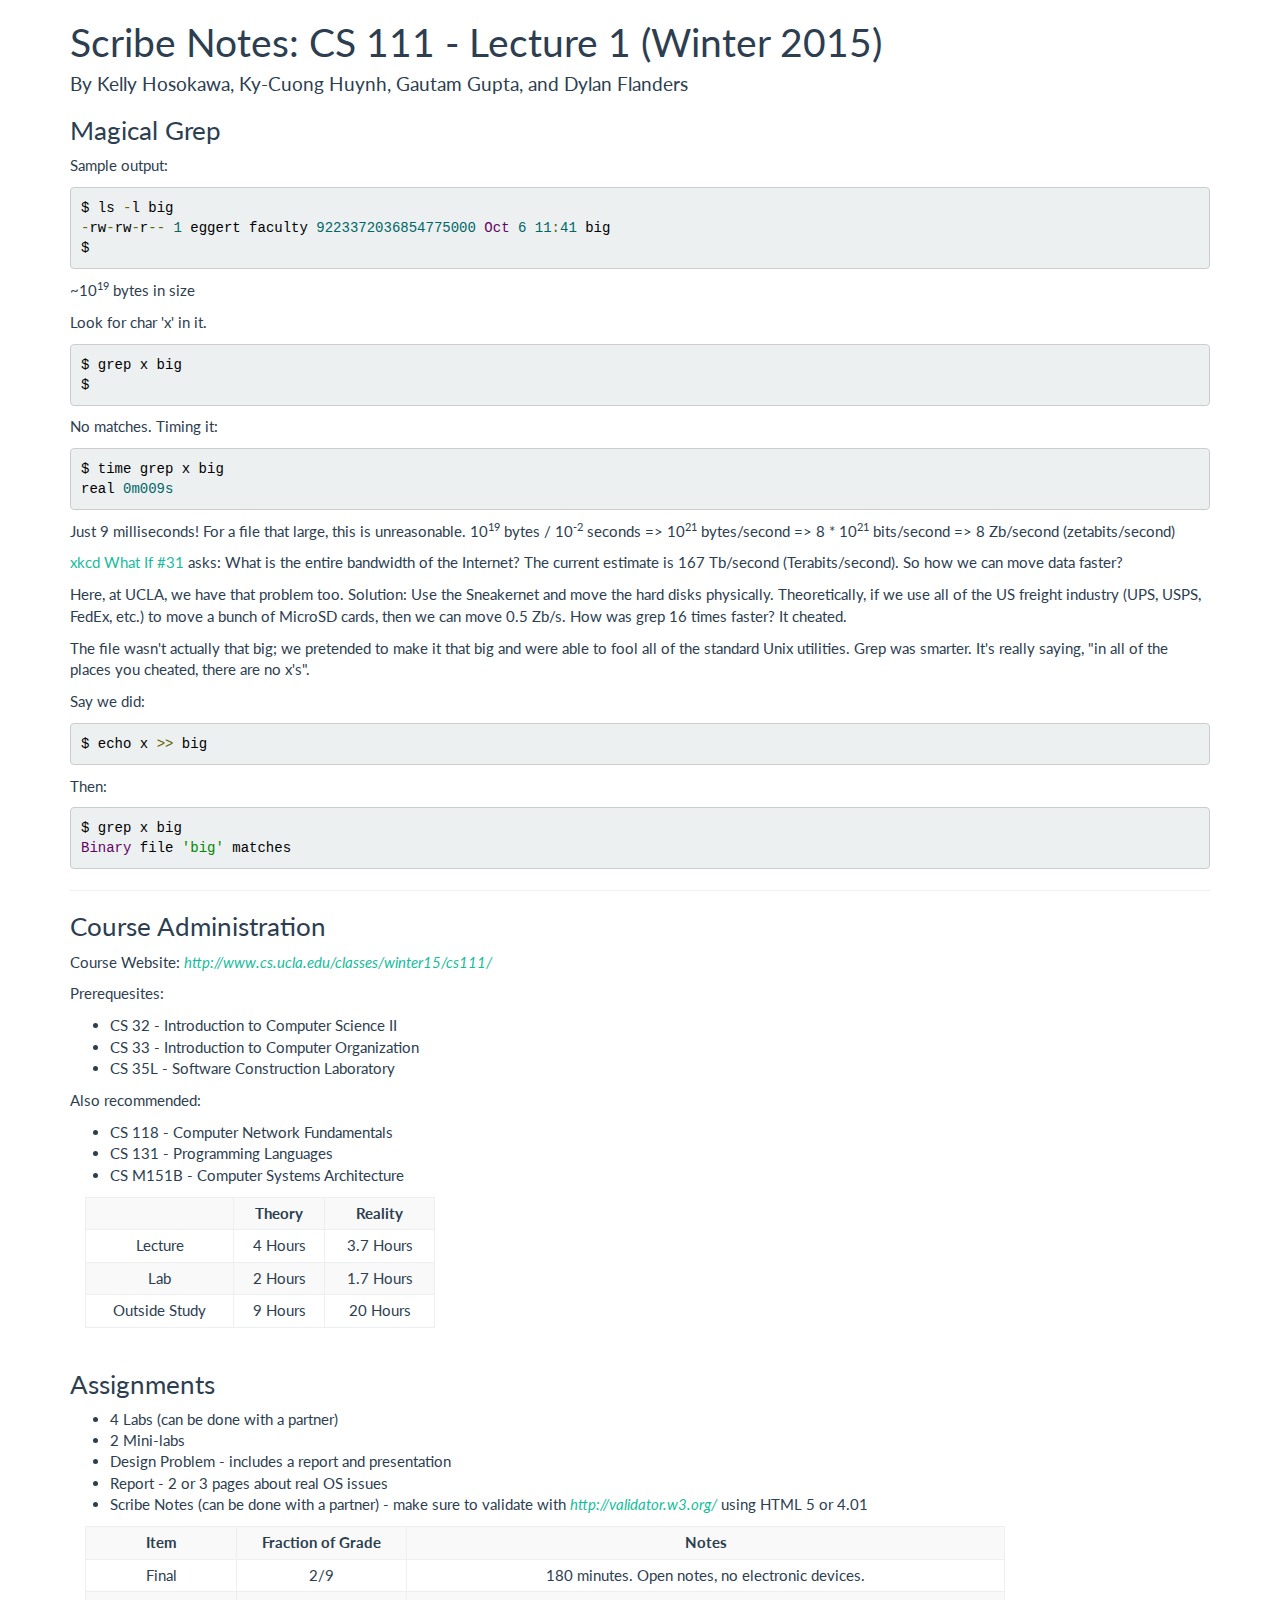
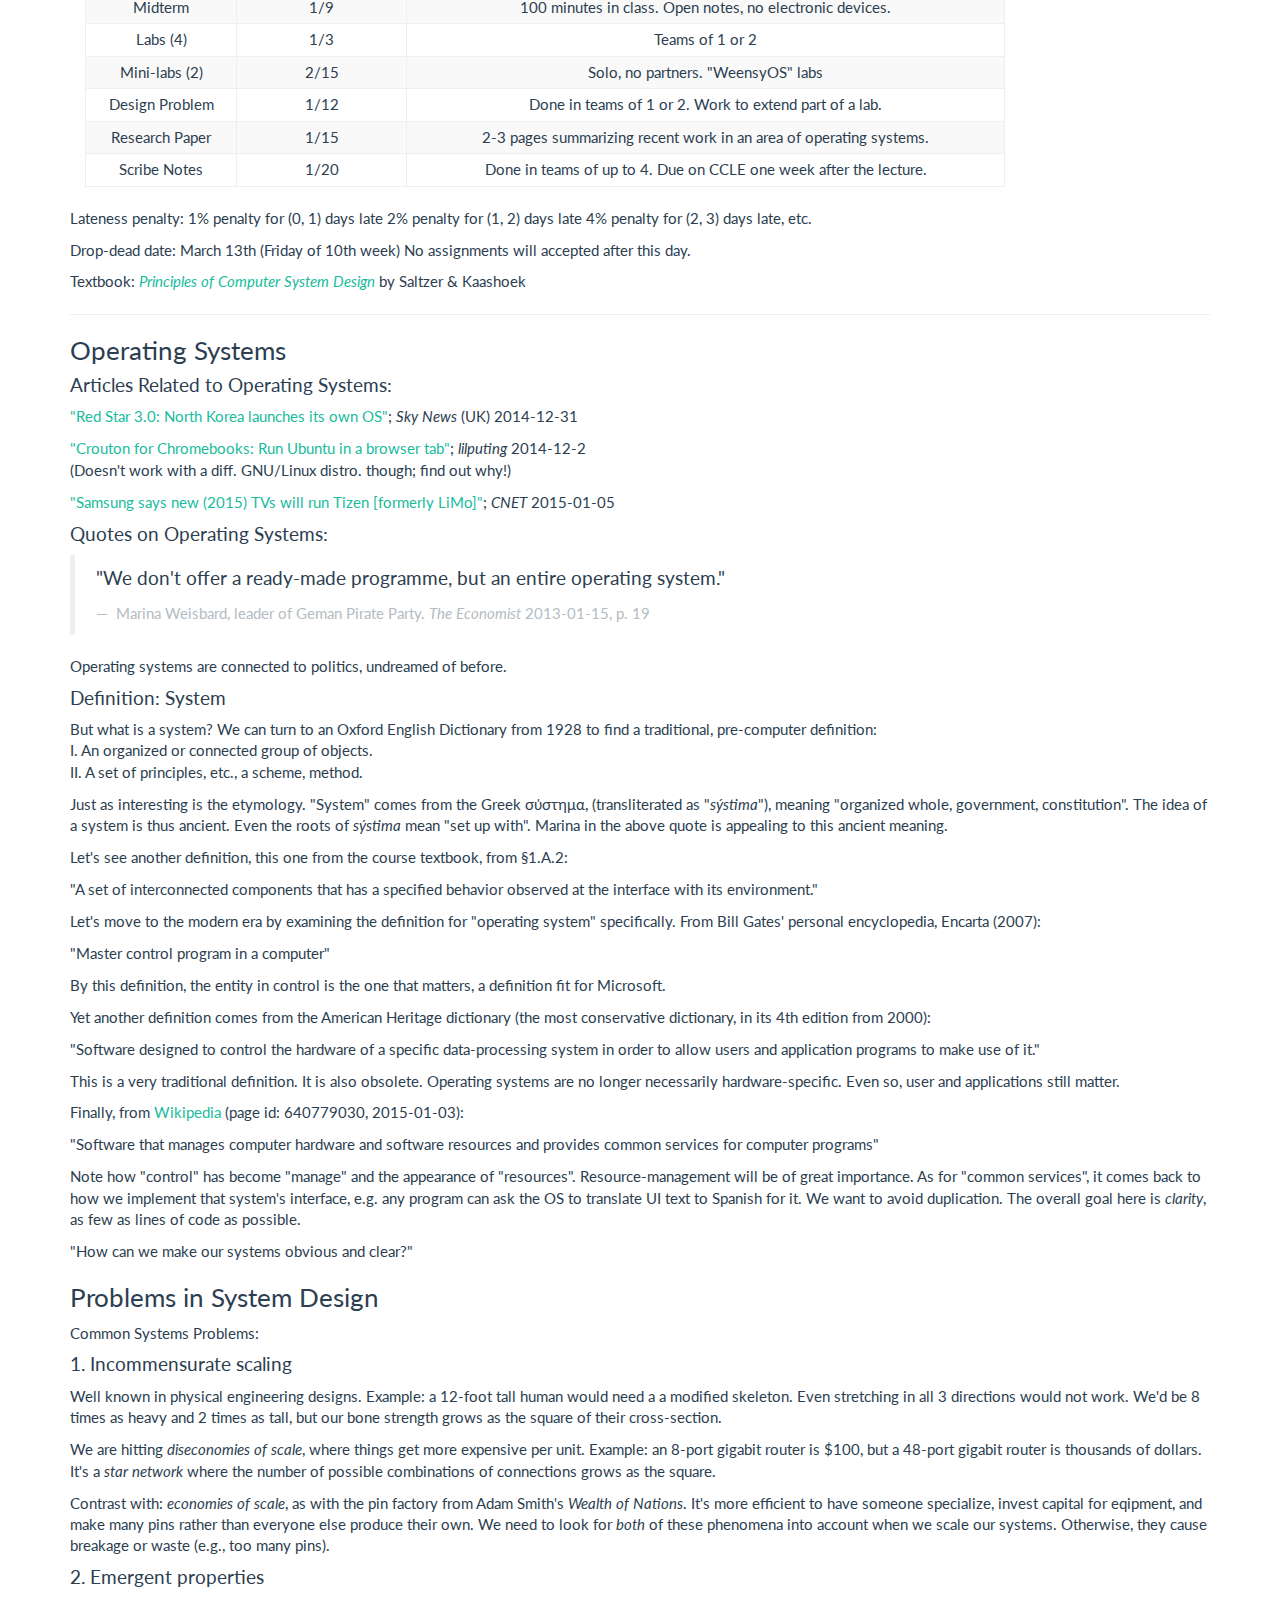
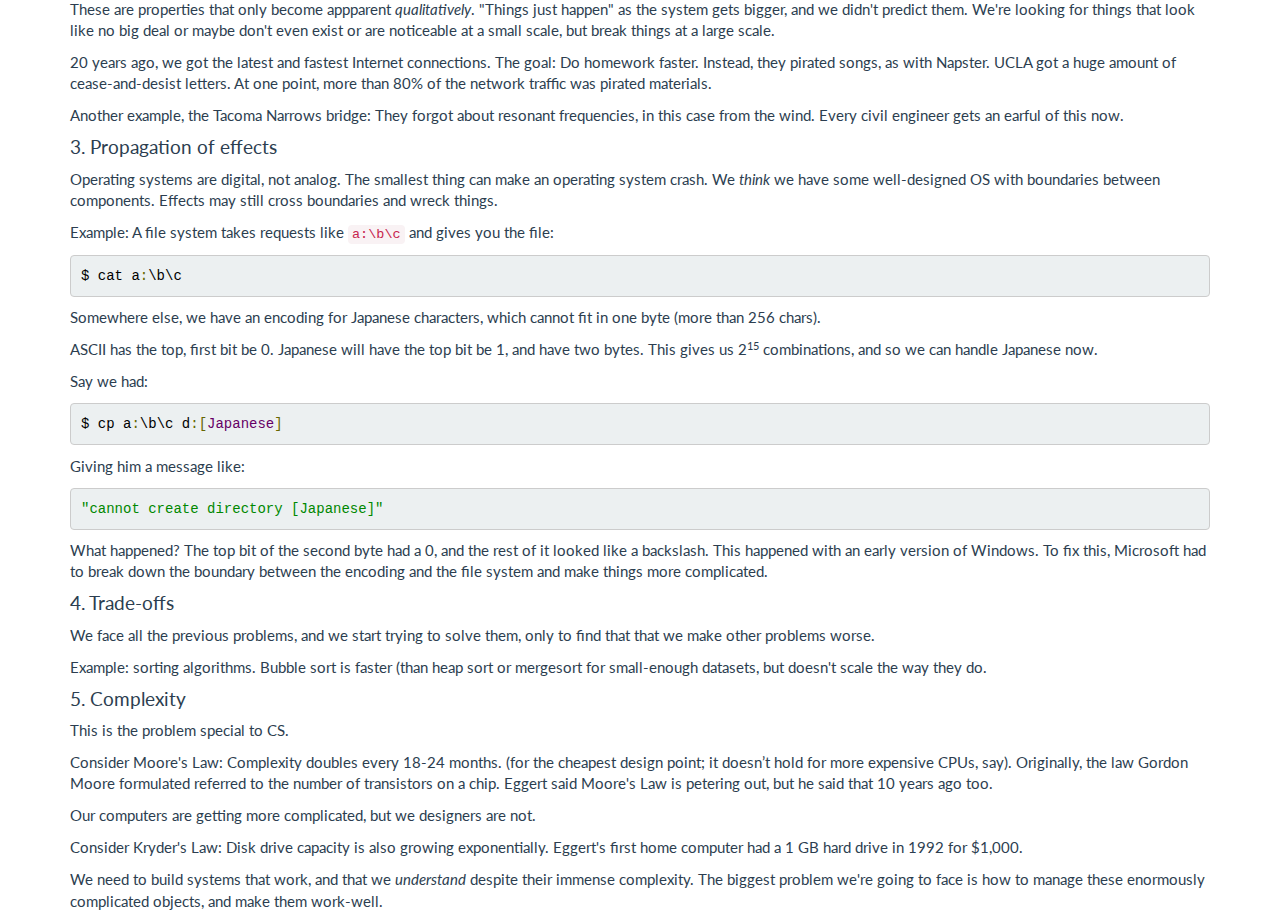
==== Notes - CS 111 - Winter 2015.html @ d489917e "use prettify js locally" ====
<!DOCTYPE html>
<html>
<head>
    <link href="styles.css" rel="stylesheet">
    <title>CS 111 Scribe Notes: Lecture #1</title>
    <meta charset="utf-8">
    <style>
        .table td, .table th {
        text-align: center;
        }
    </style>
</head>


<body>

<div class="container">

<h1>Scribe Notes: CS 111 - Lecture 1 (Winter 2015)</h1>

<h4>By Kelly Hosokawa, Ky-Cuong Huynh,  
    Gautam Gupta, and Dylan Flanders</h4>

<h3>Magical Grep</h3>

<p>Sample output: </p>

<pre class="prettyprint">$ ls -l big 
-rw-rw-r-- 1 eggert faculty 9223372036854775000 Oct 6 11:41 big
$ 
</pre>

<p>~10<sup>19</sup> bytes in size</p>

<p>Look for char 'x' in it. </p>

<pre class="prettyprint">$ grep x big
$ 
</pre>

<p>No matches. Timing it: </p>

<pre class="prettyprint">$ time grep x big 
real 0m009s
</pre>

<p>Just 9 milliseconds!
For a file that large, this is unreasonable.
10<sup>19</sup> bytes / 10<sup>-2</sup> seconds =&gt; 10<sup>21</sup> bytes/second
 =&gt; 8 * 10<sup>21</sup> bits/second
 =&gt; 8 Zb/second (zetabits/second)</p>

<p><a href="https://what-if.xkcd.com/31/">xkcd What If #31</a> asks:
What is the entire bandwidth of the Internet?
The current estimate is 167 Tb/second (Terabits/second).
So how we can move data faster? </p>

<p>Here, at UCLA, we have that problem too. Solution:
Use the Sneakernet and move the hard disks physically.
Theoretically, if we use all of the US freight industry (UPS, USPS, FedEx, etc.)
to move a bunch of MicroSD cards, then we can move
0.5 Zb/s. How was grep 16 times faster? It cheated. </p>

<p>The file wasn't actually that big; we pretended to
make it that big and were able to fool all of the standard
Unix utilities. Grep was smarter. It's really saying, "in all of the places
you cheated, there are no x's". </p>

<p>Say we did: </p>

<pre class="prettyprint">$ echo x &gt;&gt; big</pre>

<p>Then: </p>

<pre class="prettyprint">$ grep x big    
Binary file 'big' matches
</pre>
<hr />
<h3>Course Administration</h3>


<p>Course Website:
<a href="http://www.cs.ucla.edu/classes/winter15/cs111/"><em>http://www.cs.ucla.edu/classes/winter15/cs111/</em></a>

<p>Prerequesites: </p>

<ul>
  <li>CS 32 - Introduction to Computer Science II</li>
  <li>CS 33 - Introduction to Computer Organization</li>
  <li>CS 35L - Software Construction Laboratory</li>
</ul>

<p>Also recommended: </p>

<ul>
  <li>CS 118 - Computer Network Fundamentals</li>
  <li>CS 131 - Programming Languages</li>
  <li>CS M151B - Computer Systems Architecture</li>
</ul>

<div class="col-md-4">
<table class="table table-bordered table-striped table-hover table-condensed">
  <tr>
    <th></th>
    <th>Theory</th>
    <th>Reality</th>
  </tr>
  <tr>
      <!-- TODO: Center text in cell; move tables side-by-side -->
    <td>Lecture</td>
    <td>4 Hours</td> 
    <td>3.7 Hours</td>
  </tr>
  <tr>
    <td>Lab</td>
    <td>2 Hours</td>
    <td>1.7 Hours</td>
  </tr>
  <tr>
    <td>Outside Study</td>
    <td>9 Hours</td>
    <td>20 Hours</td>
  </tr>
</table>
</div>
<div class="clearfix"></div>
<h3>Assignments</h3>

<ul>
  <li>4 Labs (can be done with a partner)</li>
  <li>2 Mini-labs</li>
  <li>Design Problem - includes a report and presentation</li>
  <li>Report - 2 or 3 pages about real OS issues</li>
  <li>Scribe Notes (can be done with a partner) - make sure to validate with <a href="http://validator.w3.org/"><em>http://validator.w3.org/</em></a> using HTML 5 or 4.01</li>
</ul>

<div class="col-md-10"><table class="table table-bordered table-striped table-hover table-condensed">
  <tr>
    <th>Item</th>
    <th>Fraction of Grade</th>
    <th>Notes</th>
  </tr>
  <tr>
    <td>Final</td>
    <td>2/9</td>
    <td>180 minutes. Open notes, no electronic devices.</td>
  </tr>
  <tr>
      <!-- TODO: Center text in cell; move tables side-by-side -->
    <td>Midterm</td>
    <td>1/9</td>
    <td>100 minutes in class. Open notes, no electronic devices.</td>
  </tr>
  <tr>
    <td>Labs (4)</td>
    <td>1/3</td>
    <td>Teams of 1 or 2</td>
  </tr>
  <tr>
    <td>Mini-labs (2)</td>
    <td>2/15</td>
    <td>Solo, no partners. "WeensyOS" labs</td>
  </tr>
  <tr>
    <td>Design Problem</td>
    <td>1/12</td>
    <td>Done in teams of 1 or 2. Work to extend part of a lab.
  </tr>
  <tr>
    <td>Research Paper</td>
    <td>1/15</td>
    <td>2-3 pages summarizing recent work in an area of operating systems.</td>
  </tr>
  <tr>
    <td>Scribe Notes</td>
    <td>1/20</td>
    <td>Done in teams of up to 4. Due on CCLE one week after the lecture.</td>
  </tr>
</table></div>
<div class="clearfix"></div>
<p>Lateness penalty:
1% penalty for (0, 1) days late
2% penalty for (1, 2) days late
4% penalty for (2, 3) days late, etc. </p>

<p>Drop-dead date: March 13th (Friday of 10th week) 
No assignments will accepted
after this day. </p>

<p>Textbook:
<a href="http://www.amazon.com/Principles-Computer-System-Design-Introduction/dp/0123749573"><em>Principles of Computer System Design</em></a>
by Saltzer & Kaashoek</p>
<hr />
<h3>Operating Systems</h3>

<!-- TODO: Link to the referenced articles -->
<h4>Articles Related to Operating Systems:</h4>

<p><a href="http://news.sky.com/story/1400203/red-star-3-0-north-korea-launches-its-own-os">"Red Star 3.0: North Korea launches its own OS"</a>;
 <cite>Sky News</cite> (UK) 2014-12-31 </p>

<p><a href="http://liliputing.com/2014/12/crouton-chromebooks-run-ubuntu-browser-tab.html">"Crouton for Chromebooks: Run Ubuntu in a browser tab"</a>;
 <cite>lilputing</cite> 2014-12-2 <br>
 (Doesn't work with a diff. GNU/Linux distro. though;
 find out why!)</p>

<p><a href ="http://www.cnet.com/news/samsungs-troubled-tizen-software-ready-for-primetime-on-tvs-at-ces-2015/">"Samsung says new (2015) TVs will run Tizen [formerly LiMo]"</a>;
 <cite>CNET</cite> 2015-01-05</p>

<h4>Quotes on Operating Systems: </h4>

<blockquote><p>
"We don't offer a ready-made programme, but an entire operating system."</p><footer>
Marina Weisbard, leader of Geman Pirate Party. <cite>The Economist</cite> 2013-01-15, p. 19 </footer></blockquote>

<p>Operating systems are connected to politics, undreamed of before. </p>

<h4>Definition: System</h4>

But what is a system? 

We can turn to an Oxford English Dictionary from 1928 to find 
a traditional, pre-computer definition:

<p>
I. An organized or connected group of objects.<br />
II. A set of principles, etc., a scheme, method.</p>
<p>
Just as interesting is the etymology. "System" comes from the Greek
σύστημα, (transliterated as "<em>sýstima</em>"), meaning "organized whole,
government, constitution". The idea of a system is thus ancient. 
Even the roots of <em>sýstima</em> mean "set up with". Marina in the above 
quote is appealing to this ancient meaning. 
</p>

<p>Let's see another definition, this one from the course 
textbook, from §1.A.2: </p>

<p>"A set of interconnected components that has a
specified behavior observed at the interface with its environment."</p>

<p>Let's move to the modern era by examining the definition 
for "operating system" specifically. From Bill Gates' personal
encyclopedia, Encarta (2007):</p>

<p>"Master control program in a computer"</p>

<p>By this definition, the entity in control is the one 
that matters, a definition fit for Microsoft.</p>

<p>Yet another definition comes from the American Heritage dictionary
(the most conservative dictionary, in its 4th edition from 2000): </p>

<p>"Software designed to control the hardware of a specific 
data-processing system in order to allow users and application 
programs to make use of it."</p>

<p>This is a very traditional definition. It is also obsolete. 
Operating systems are no longer necessarily hardware-specific. 
Even so, user and applications still matter. 

<p>Finally, from <a href="http://en.wikipedia.org/w/index.php?title=Operating_system&amp;oldid=640779030">Wikipedia</a> (page id: 640779030, 2015-01-03): </p>

<p>"Software that manages computer hardware and software
resources and provides common services for computer programs"</p>

<p>Note how "control" has become "manage" and the appearance
of "resources". Resource-management will be of great importance.
As for "common services", it comes back to how we implement
that system's interface, e.g. any program can ask the OS to
translate UI text to Spanish for it. We want to avoid duplication.
The overall goal here is <em>clarity</em>, as few as lines of code as possible. </p>

<p>"How can we make our systems obvious and clear?"</p>

<h3>Problems in System Design</h3>

<p>Common Systems Problems: </p>

<h4>1. Incommensurate scaling</h4>

<p>Well known in physical engineering designs.
Example: a 12-foot tall human would need a
a modified skeleton. Even stretching in all
3 directions would not work. We'd be 8 times as heavy
and 2 times as tall, but our bone strength
grows as the square of their cross-section. </p>

<p>We are hitting <em>diseconomies of scale</em>, where
things get more expensive per unit. Example:
an 8-port gigabit router is $100, but a 48-port
gigabit router is thousands of dollars. It's a
<em>star network</em> where the number of possible combinations
of connections grows as the square. </p>

<p>Contrast with: <em>economies of scale</em>, as with
the pin factory from Adam Smith's <em>Wealth of Nations</em>.
It's more efficient to have someone specialize,
invest capital for eqipment, and make
many pins rather than everyone else produce their own.
We need to look for <em>both</em> of these phenomena into
account when we scale our systems. Otherwise, they
cause breakage or waste (e.g., too many pins). </p>

<h4>2. Emergent properties</h4>

<p>These are properties that only become appparent
<em>qualitatively</em>. "Things just happen" as the system
gets bigger, and we didn't predict them. We're looking
for things that look like no big deal or maybe don't even
exist or are noticeable at a small scale, but break things
at a large scale.</p>

<p>20 years ago, we got the latest and fastest
Internet connections. The goal: Do homework faster.
Instead, they pirated songs, as with Napster.
UCLA got a huge amount of cease-and-desist letters.
At one point, more than 80% of the network traffic was
pirated materials. </p>

<p>Another example, the Tacoma Narrows bridge: They forgot
about resonant frequencies, in this case from the wind.
Every civil engineer gets an earful of this now. </p>

<h4>3. Propagation of effects</h4>

<p>Operating systems are digital, not analog.
The smallest thing can make an operating system crash.
We <em>think</em> we have some well-designed OS with boundaries
between components. Effects may still cross boundaries
and wreck things. </p>

<p>Example: A file system takes requests like <code>a:\b\c</code> and gives
you the file: </p>

<pre class="prettyprint">$ cat a:\b\c
</pre>

<p>Somewhere else, we have an encoding for Japanese characters,
which cannot fit in one byte (more than 256 chars). </p>

<p>ASCII has the top, first bit be 0.
Japanese will have the top bit be 1, and have two bytes.
This gives us 2<sup>15</sup> combinations, and so we can handle
Japanese now. </p>

<p>Say we had: </p>

<pre class="prettyprint">$ cp a:\b\c d:[Japanese]
</pre>

<p>Giving him a message like: </p>

<pre class="prettyprint">&quot;cannot create directory [Japanese]&quot;
</pre>

<p>What happened? The top bit of the second byte
had a 0, and the rest of it looked like a backslash.
This happened with an early version of Windows.
To fix this, Microsoft had to break down the boundary
between the encoding and the file system and make things
more complicated. </p>

<h4>4. Trade-offs</h4>

<p>We face all the previous problems, and we start trying
to solve them, only to find that that we make other
problems worse. </p>

<p>Example: sorting algorithms. Bubble sort
is faster (than heap sort or mergesort for small-enough datasets,
but doesn't scale the way they do. </p>

<h4>5. Complexity</h4>

<p>This is the problem special to CS. </p>

<p>Consider Moore's Law: Complexity doubles every 18-24 months.
(for the cheapest design point; it doesn’t hold for more
expensive CPUs, say). Originally, the law Gordon Moore
formulated referred to the number of transistors on a chip.
Eggert said Moore's Law is petering out, but he said
that 10 years ago too. </p>

<p>Our computers are getting more complicated, but
we designers are not. </p>

<p>Consider Kryder's Law: Disk drive capacity is also
growing exponentially. Eggert's first home computer had
a 1 GB hard drive in 1992 for $1,000. </p>

<p>We need to build systems that work, and that we <em>understand</em>
despite their immense complexity. The biggest problem we're
going to face is how to manage these enormously complicated
objects, and make them work-well. </p>

</div>
<script src="run_prettify.js"></script>
</body>
</html>
---- styles.css ----
@import url("http://fonts.googleapis.com/css?family=Lato:400,700,400italic");

/*!
 * Scribe Notes theme based off of Flatly theme by Thomas Park 
 * Licensed under MIT
 * Based originally on Twitter Bootstrap
*/


html {
  font-family: sans-serif;
  -ms-text-size-adjust: 100%;
  -webkit-text-size-adjust: 100%;
}

body {
  margin: 0;
}

footer {
  display: block;
}

a {
  background-color: transparent;
}

a:active,
a:hover {
  outline: 0;
}

h1 {
  font-size: 2em;
  margin: 0.67em 0;
}

sup {
  font-size: 75%;
  line-height: 0;
  position: relative;
  vertical-align: baseline;
}

sup {
  top: -0.5em;
}

hr {
  -moz-box-sizing: content-box;
  -webkit-box-sizing: content-box;
  box-sizing: content-box;
  height: 0;
}

pre {
  overflow: auto;
}

code,
pre {
  font-family: monospace, monospace;
  font-size: 1em;
}

button::-moz-focus-inner,
input::-moz-focus-inner {
  border: 0;
  padding: 0;
}

table {
  border-collapse: collapse;
  border-spacing: 0;
}

td,
th {
  padding: 0;
}


@media print {
  *,
  *:before,
  *:after {
    background: transparent !important;
    color: #000 !important;
    -webkit-box-shadow: none !important;
    box-shadow: none !important;
    text-shadow: none !important;
  }

  a,
  a:visited {
    text-decoration: underline;
  }

  a[href]:after {
    content: " (" attr(href) ")";
  }

  pre,
  blockquote {
    border: 1px solid #999;
    page-break-inside: avoid;
  }

  tr {
    page-break-inside: avoid;
  }

  p,
  h3 {
    orphans: 3;
    widows: 3;
  }

  h3 {
    page-break-after: avoid;
  }

  .table {
    border-collapse: collapse !important;
  }

  .table td,
  .table th {
    background-color: #fff !important;
  }

  .table-bordered th,
  .table-bordered td {
    border: 1px solid #ddd !important;
  }
}

* {
  -webkit-box-sizing: border-box;
  -moz-box-sizing: border-box;
  box-sizing: border-box;
}

*:before,
*:after {
  -webkit-box-sizing: border-box;
  -moz-box-sizing: border-box;
  box-sizing: border-box;
}

html {
  font-size: 10px;
  -webkit-tap-highlight-color: rgba(0, 0, 0, 0);
}

body {
  font-family: "Lato", "Helvetica Neue", Helvetica, Arial, sans-serif;
  font-size: 15px;
  line-height: 1.42857143;
  color: #2c3e50;
  background-color: #ffffff;
}

a {
  color: #18bc9c;
  text-decoration: none;
}

a:hover,
a:focus {
  color: #18bc9c;
  text-decoration: underline;
}

a:focus {
  outline: thin dotted;
  outline: 5px auto -webkit-focus-ring-color;
  outline-offset: -2px;
}

hr {
  margin-top: 21px;
  margin-bottom: 21px;
  border: 0;
  border-top: 1px solid #ecf0f1;
}

h1,
h3,
h4 {
  font-family: "Lato", "Helvetica Neue", Helvetica, Arial, sans-serif;
  font-weight: 400;
  line-height: 1.1;
  color: inherit;
}

h1,
h3 {
  margin-top: 21px;
  margin-bottom: 10.5px;
}

h4 {
  margin-top: 10.5px;
  margin-bottom: 10.5px;
}

h1 {
  font-size: 39px;
}

h3 {
  font-size: 26px;
}

h4 {
  font-size: 19px;
}

p {
  margin: 0 0 10.5px;
}

ul {
  margin-top: 0;
  margin-bottom: 10.5px;
}

blockquote {
  padding: 10.5px 21px;
  margin: 0 0 21px;
  font-size: 18.75px;
  border-left: 5px solid #ecf0f1;
}

blockquote footer {
  display: block;
  font-size: 80%;
  line-height: 1.42857143;
  color: #b4bcc2;
}

blockquote footer:before {
  content: '\2014 \00A0';
}

code,
pre {
  font-family: Menlo, Monaco, Consolas, "Courier New", monospace;
}

code {
  padding: 2px 4px;
  font-size: 90%;
  color: #c7254e;
  background-color: #f9f2f4;
  border-radius: 4px;
}

pre {
  display: block;
  padding: 10px;
  margin: 0 0 10.5px;
  font-size: 14px;
  line-height: 1.42857143;
  word-break: break-all;
  word-wrap: break-word;
  color: #7b8a8b;
  background-color: #ecf0f1;
  border: 1px solid #cccccc;
  border-radius: 4px;
}

.container {
  margin-right: auto;
  margin-left: auto;
  padding-left: 15px;
  padding-right: 15px;
}

@media (min-width: 768px) {
  .container {
    width: 750px;
  }
}

@media (min-width: 992px) {
  .container {
    width: 970px;
  }
}

@media (min-width: 1200px) {
  .container {
    width: 1170px;
  }
}

.col-md-4,
.col-md-10 {
  position: relative;
  min-height: 1px;
  padding-left: 15px;
  padding-right: 15px;
}

@media (min-width: 992px) {
  .col-md-4,
  .col-md-10 {
    float: left;
  }

  .col-md-10 {
    width: 83.33333333%;
  }

  .col-md-4 {
    width: 33.33333333%;
  }
}

table {
  background-color: transparent;
}

th {
  text-align: left;
}

.table {
  width: 100%;
  max-width: 100%;
  margin-bottom: 21px;
}

.table > tbody > tr > th,
.table > tbody > tr > td {
  padding: 8px;
  line-height: 1.42857143;
  vertical-align: top;
  border-top: 1px solid #ecf0f1;
}

.table-condensed > tbody > tr > th,
.table-condensed > tbody > tr > td {
  padding: 5px;
}

.table-bordered {
  border: 1px solid #ecf0f1;
}

.table-bordered > tbody > tr > th,
.table-bordered > tbody > tr > td {
  border: 1px solid #ecf0f1;
}

.table-striped > tbody > tr:nth-child(odd) {
  background-color: #f9f9f9;
}

.table-hover > tbody > tr:hover {
  background-color: #ecf0f1;
}

.form-control::-moz-placeholder {
  color: #acb6c0;
  opacity: 1;
}

.form-control:-ms-input-placeholder {
  color: #acb6c0;
}

.clearfix:before,
.clearfix:after,
.container:before,
.container:after {
  content: " ";
  display: table;
}

.clearfix:after,
.container:after {
  clear: both;
}

@-ms-viewport {
  width: device-width;
}

table > tbody > tr > th,
.table > tbody > tr > th,
table > tbody > tr > td,
.table > tbody > tr > td {
  border: none;
}

.table-bordered > tbody > tr > th,
.table-bordered > tbody > tr > td {
  border: 1px solid #ecf0f1;
}

/*** uncss> filename: https://google-code-prettify.googlecode.com/svn/loader/prettify.css ***/

.pln {
  color: #000;
}

@media screen {
  .str {
    color: #080;
  }

  .typ {
    color: #606;
  }

  .lit {
    color: #066;
  }

  .pun {
    color: #660;
  }
}

@media print,projection {
  .str {
    color: #060;
  }

  .typ {
    color: #404;
    font-weight: bold;
  }

  .lit {
    color: #044;
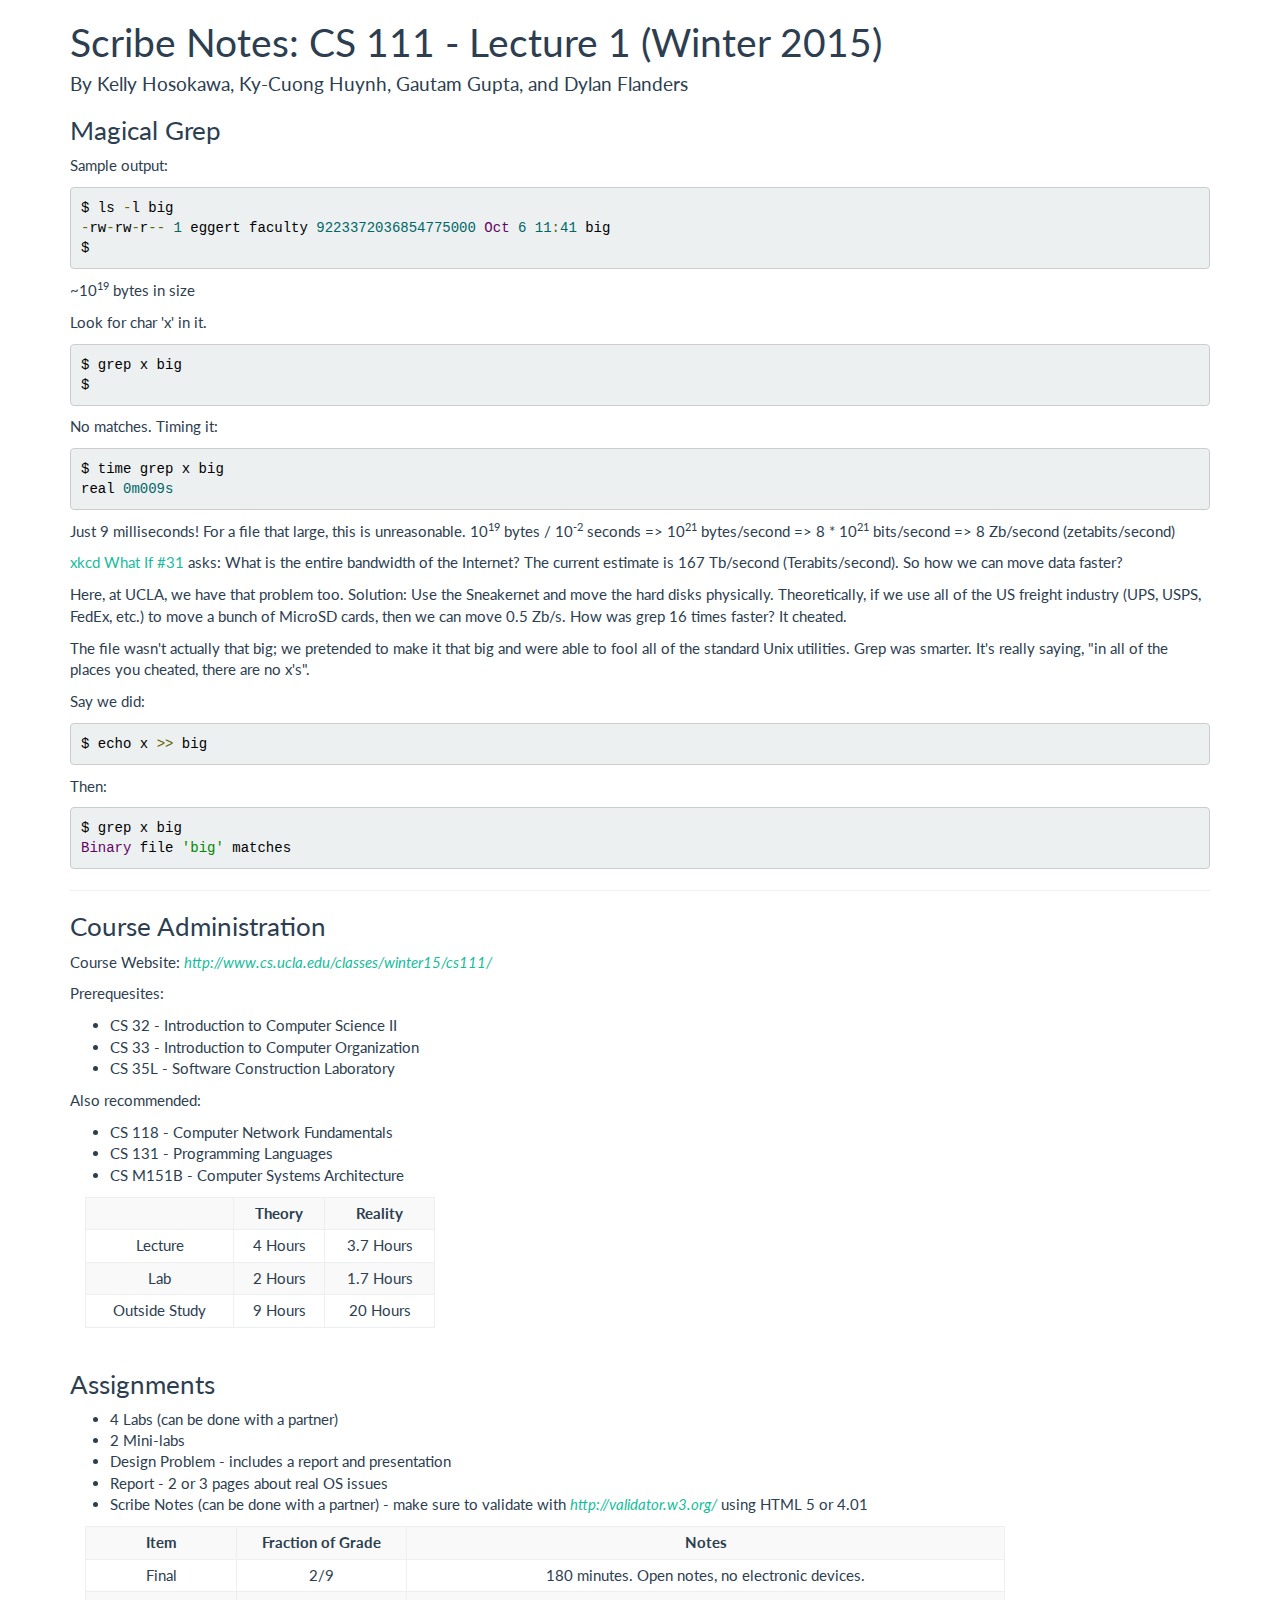
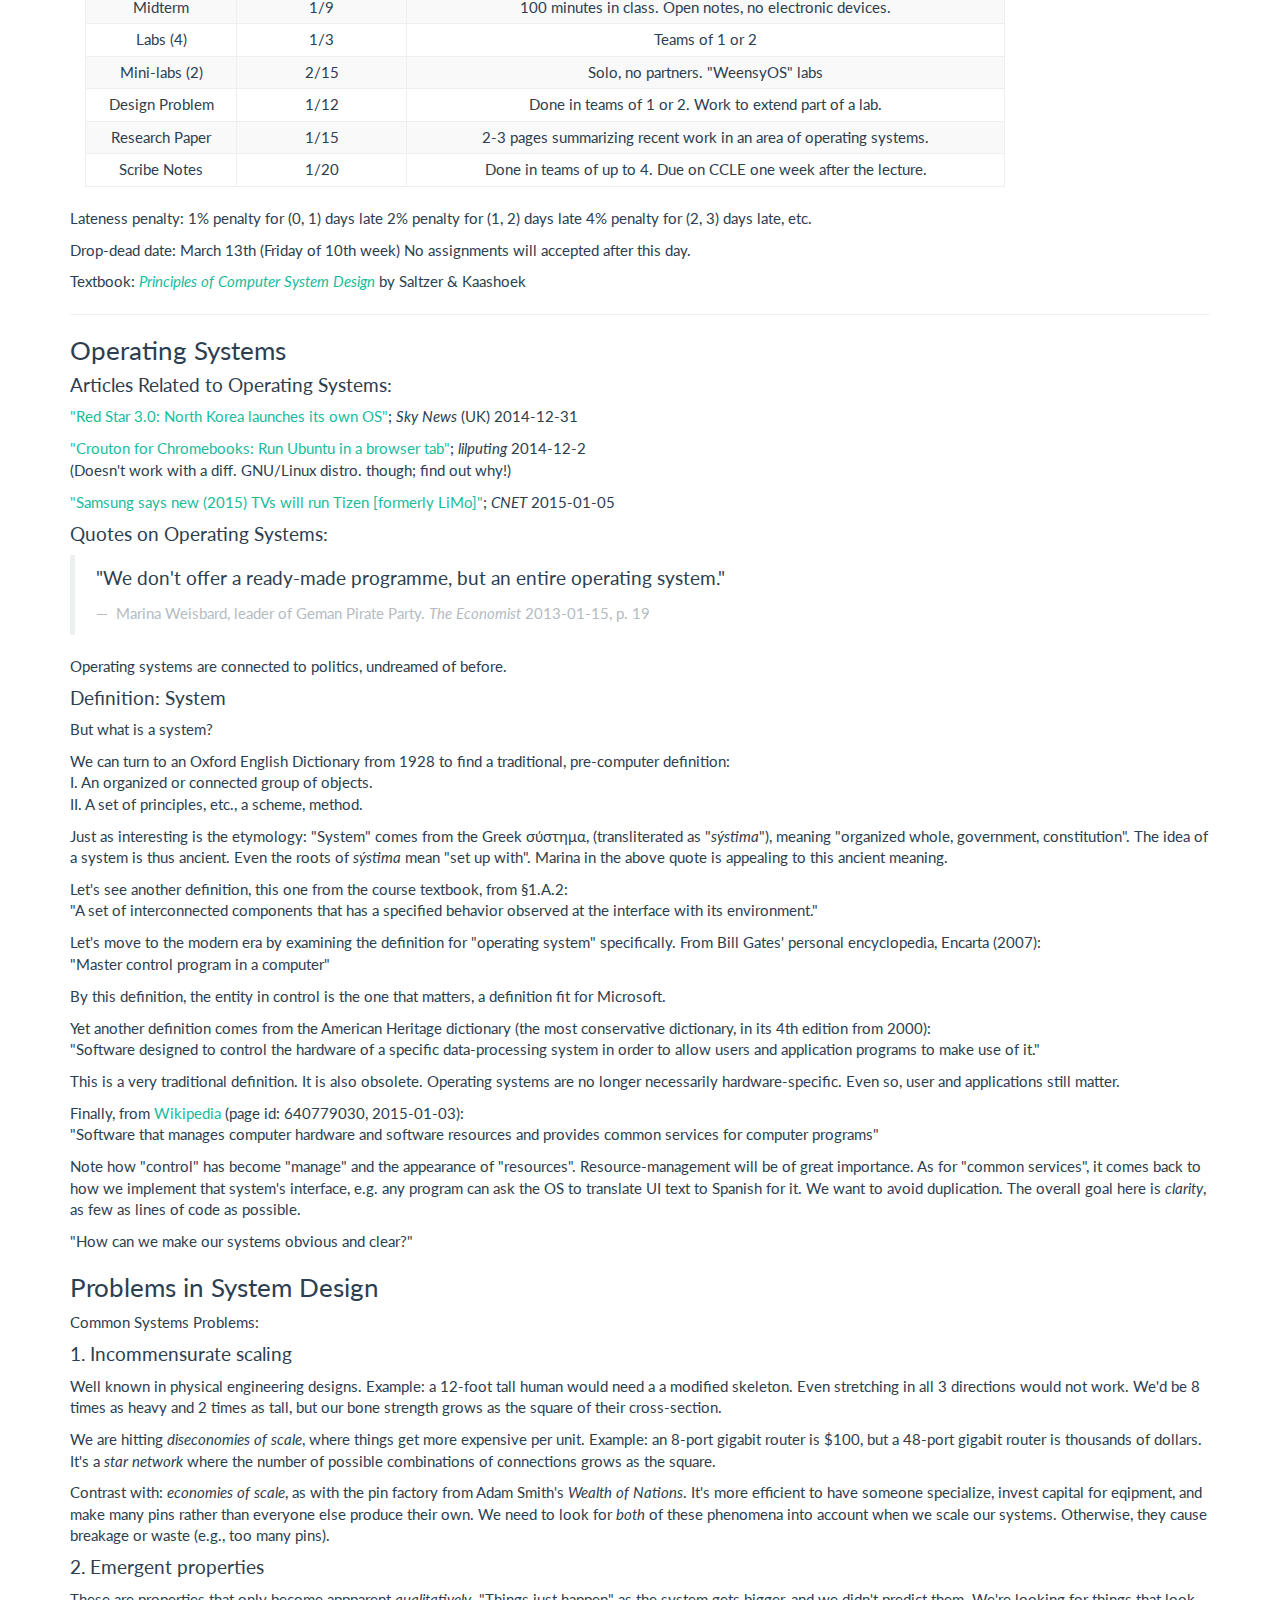
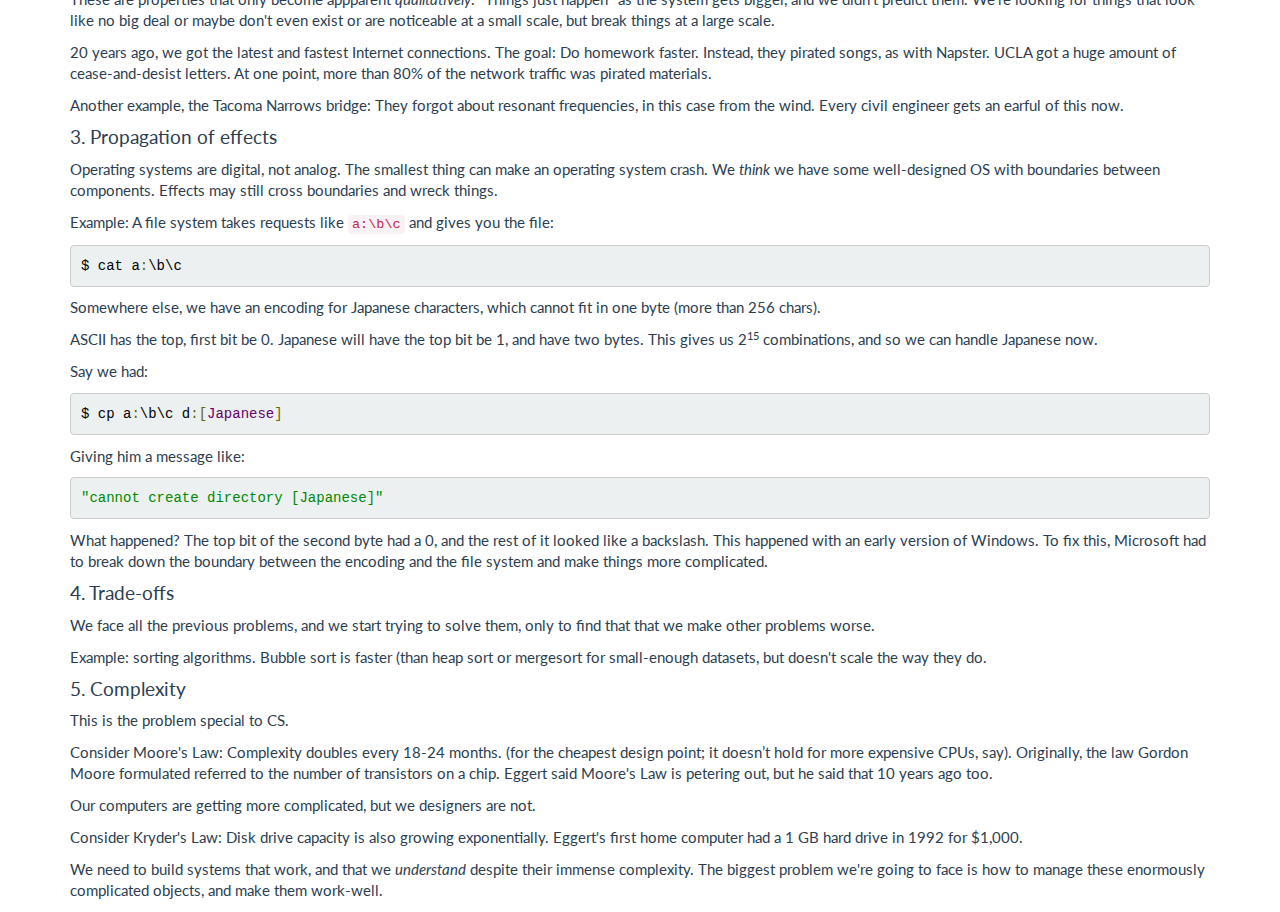
==== commit 52695b57: "Changed html layout of system definitions" ====
--- a/Notes - CS 111 - Winter 2015.html
+++ b/Notes - CS 111 - Winter 2015.html
@@ -193,7 +193,6 @@
 <hr />
 <h3>Operating Systems</h3>
 
-<!-- TODO: Link to the referenced articles -->
 <h4>Articles Related to Operating Systems:</h4>
 
 <p><a href="http://news.sky.com/story/1400203/red-star-3-0-north-korea-launches-its-own-os">"Red Star 3.0: North Korea launches its own OS"</a>;
@@ -217,16 +216,15 @@
 
 <h4>Definition: System</h4>
 
-But what is a system? 
-
-We can turn to an Oxford English Dictionary from 1928 to find 
-a traditional, pre-computer definition:
+<p>But what is a system?</p>
+
+<p>We can turn to an Oxford English Dictionary from 1928 to find 
+a traditional, pre-computer definition:<br>
+I. An organized or connected group of objects.<br>
+II. A set of principles, etc., a scheme, method.</p>
 
 <p>
-I. An organized or connected group of objects.<br />
-II. A set of principles, etc., a scheme, method.</p>
-<p>
-Just as interesting is the etymology. "System" comes from the Greek
+Just as interesting is the etymology: "System" comes from the Greek
 σύστημα, (transliterated as "<em>sýstima</em>"), meaning "organized whole,
 government, constitution". The idea of a system is thus ancient. 
 Even the roots of <em>sýstima</em> mean "set up with". Marina in the above 
@@ -234,34 +232,30 @@
 </p>
 
 <p>Let's see another definition, this one from the course 
-textbook, from §1.A.2: </p>
-
-<p>"A set of interconnected components that has a
+textbook, from §1.A.2:<br>
+"A set of interconnected components that has a
 specified behavior observed at the interface with its environment."</p>
 
 <p>Let's move to the modern era by examining the definition 
 for "operating system" specifically. From Bill Gates' personal
-encyclopedia, Encarta (2007):</p>
-
-<p>"Master control program in a computer"</p>
+encyclopedia, Encarta (2007):<br>
+"Master control program in a computer"</p>
 
 <p>By this definition, the entity in control is the one 
 that matters, a definition fit for Microsoft.</p>
 
 <p>Yet another definition comes from the American Heritage dictionary
-(the most conservative dictionary, in its 4th edition from 2000): </p>
-
-<p>"Software designed to control the hardware of a specific 
+(the most conservative dictionary, in its 4th edition from 2000):<br>
+"Software designed to control the hardware of a specific 
 data-processing system in order to allow users and application 
 programs to make use of it."</p>
 
 <p>This is a very traditional definition. It is also obsolete. 
 Operating systems are no longer necessarily hardware-specific. 
-Even so, user and applications still matter. 
-
-<p>Finally, from <a href="http://en.wikipedia.org/w/index.php?title=Operating_system&amp;oldid=640779030">Wikipedia</a> (page id: 640779030, 2015-01-03): </p>
-
-<p>"Software that manages computer hardware and software
+Even so, user and applications still matter.</p> 
+
+<p>Finally, from <a href="http://en.wikipedia.org/w/index.php?title=Operating_system&amp;oldid=640779030">Wikipedia</a> (page id: 640779030, 2015-01-03):<br>
+"Software that manages computer hardware and software
 resources and provides common services for computer programs"</p>
 
 <p>Note how "control" has become "manage" and the appearance
@@ -269,7 +263,7 @@
 As for "common services", it comes back to how we implement
 that system's interface, e.g. any program can ask the OS to
 translate UI text to Spanish for it. We want to avoid duplication.
-The overall goal here is <em>clarity</em>, as few as lines of code as possible. </p>
+The overall goal here is <em>clarity</em>, as few as lines of code as possible. </p> </ul>
 
 <p>"How can we make our systems obvious and clear?"</p>
 
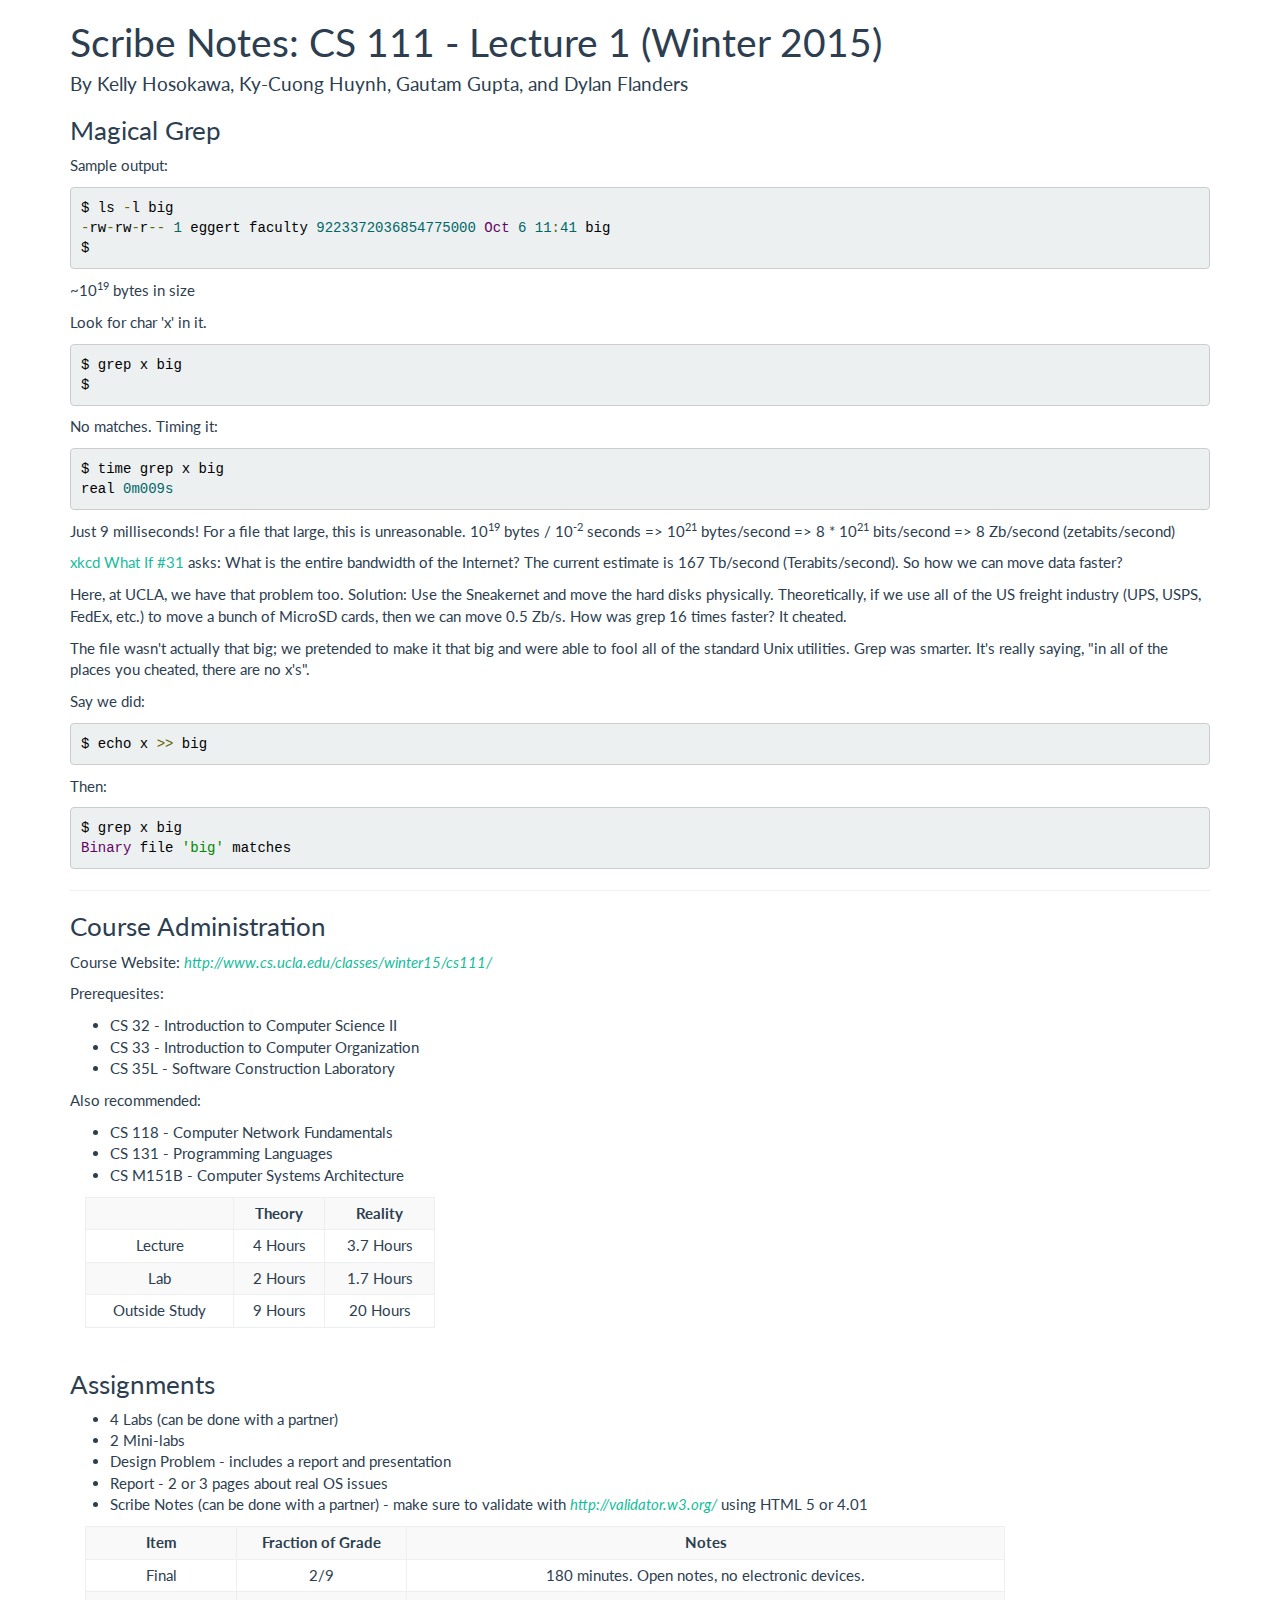
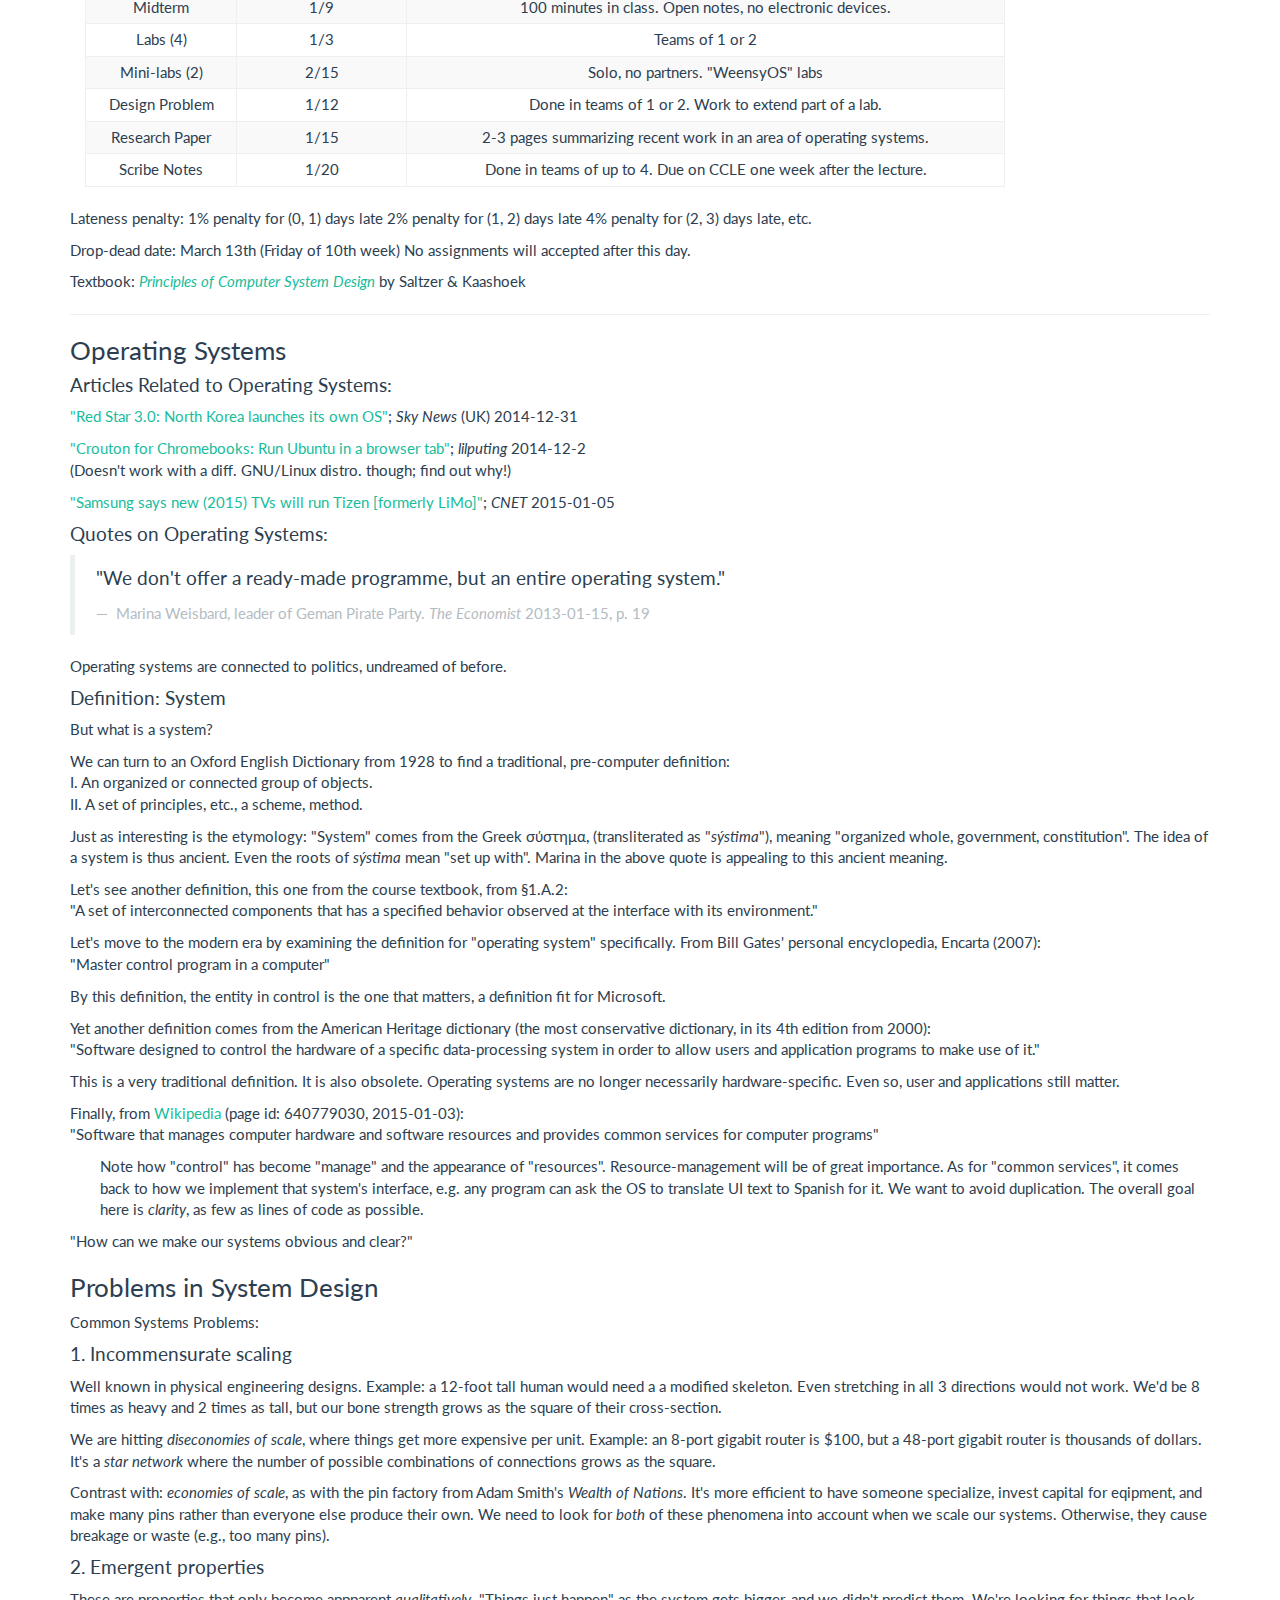
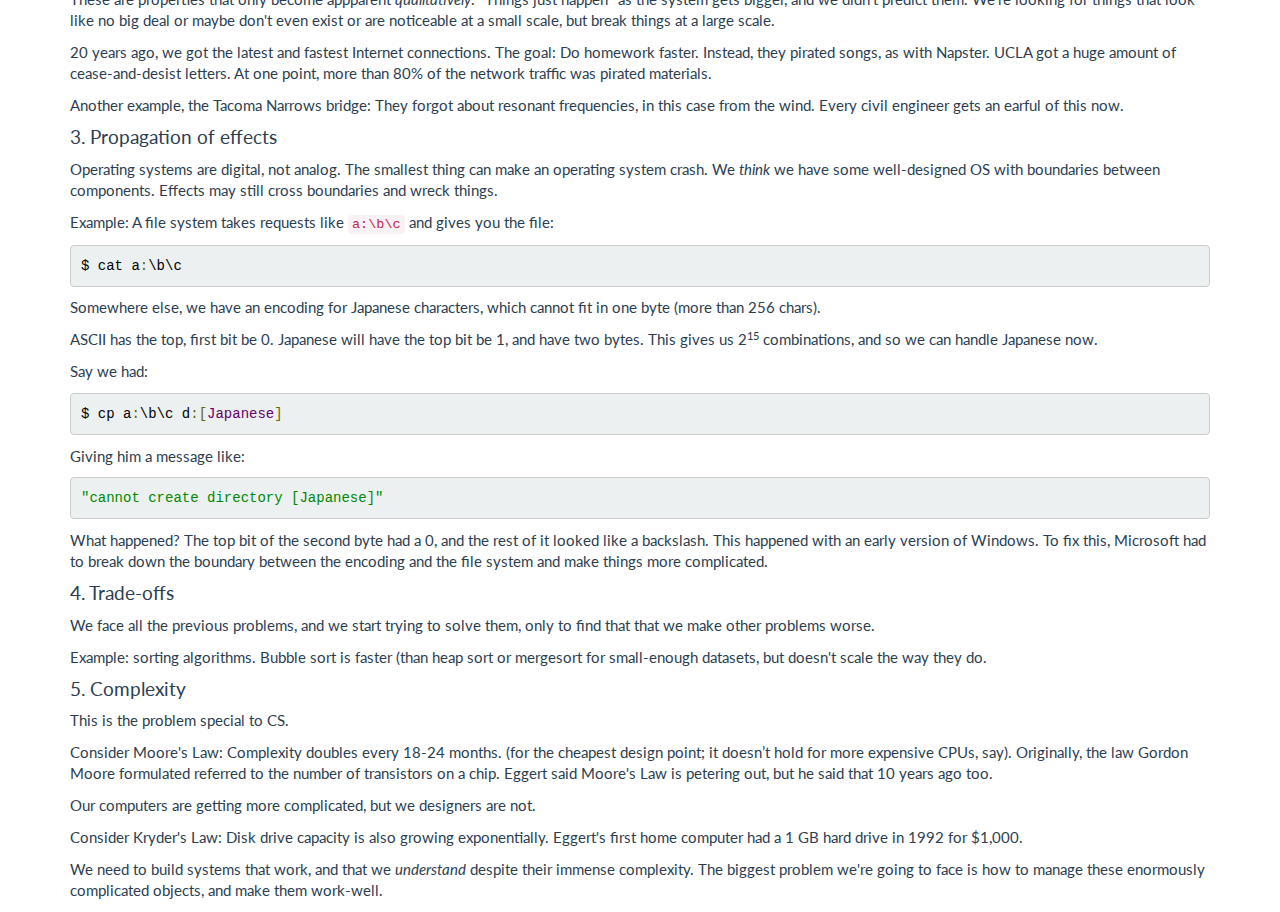
==== commit f5992311: "add p-indent class to css" ====
--- a/Notes - CS 111 - Winter 2015.html
+++ b/Notes - CS 111 - Winter 2015.html
@@ -8,6 +8,9 @@
         .table td, .table th {
         text-align: center;
         }
+        .p-indent {
+	        margin-left: 2em
+        }
     </style>
 </head>
 
@@ -258,7 +261,7 @@
 "Software that manages computer hardware and software
 resources and provides common services for computer programs"</p>
 
-<p>Note how "control" has become "manage" and the appearance
+<p class="p-indent">Note how "control" has become "manage" and the appearance
 of "resources". Resource-management will be of great importance.
 As for "common services", it comes back to how we implement
 that system's interface, e.g. any program can ask the OS to
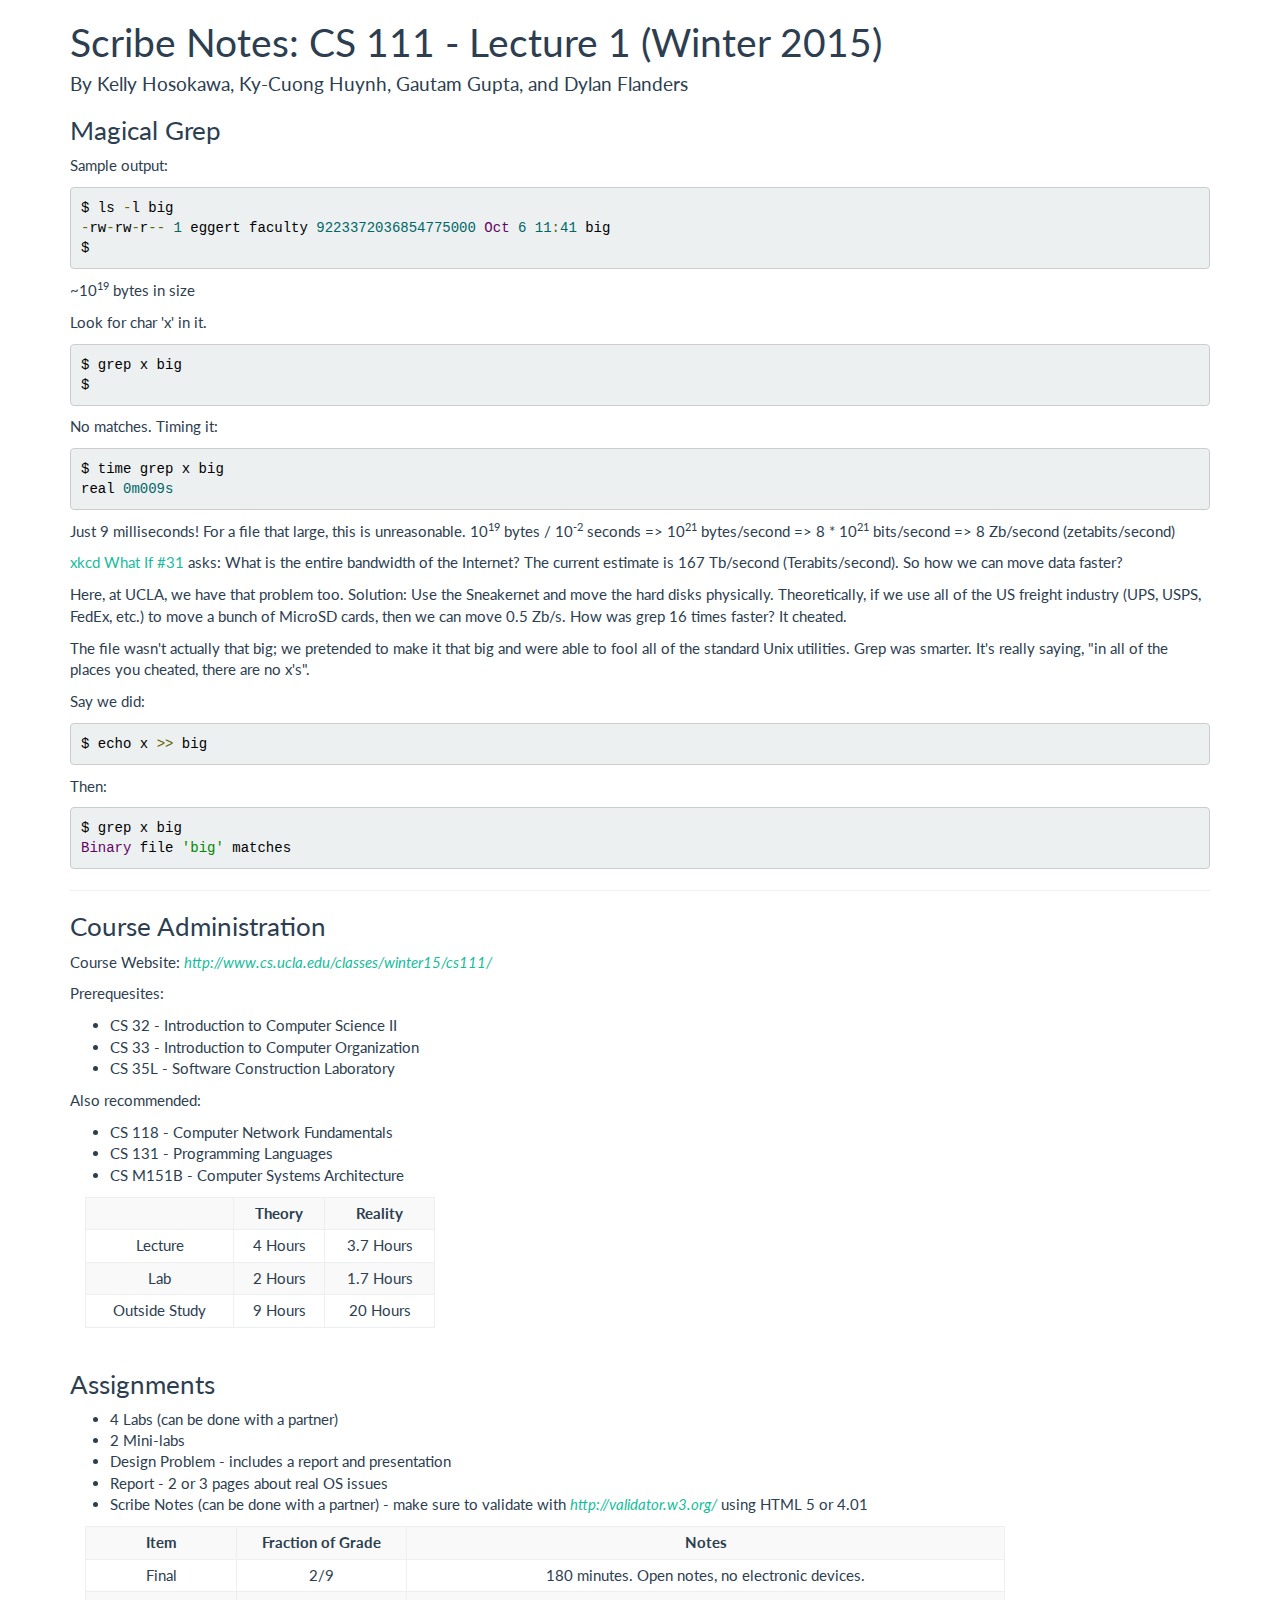
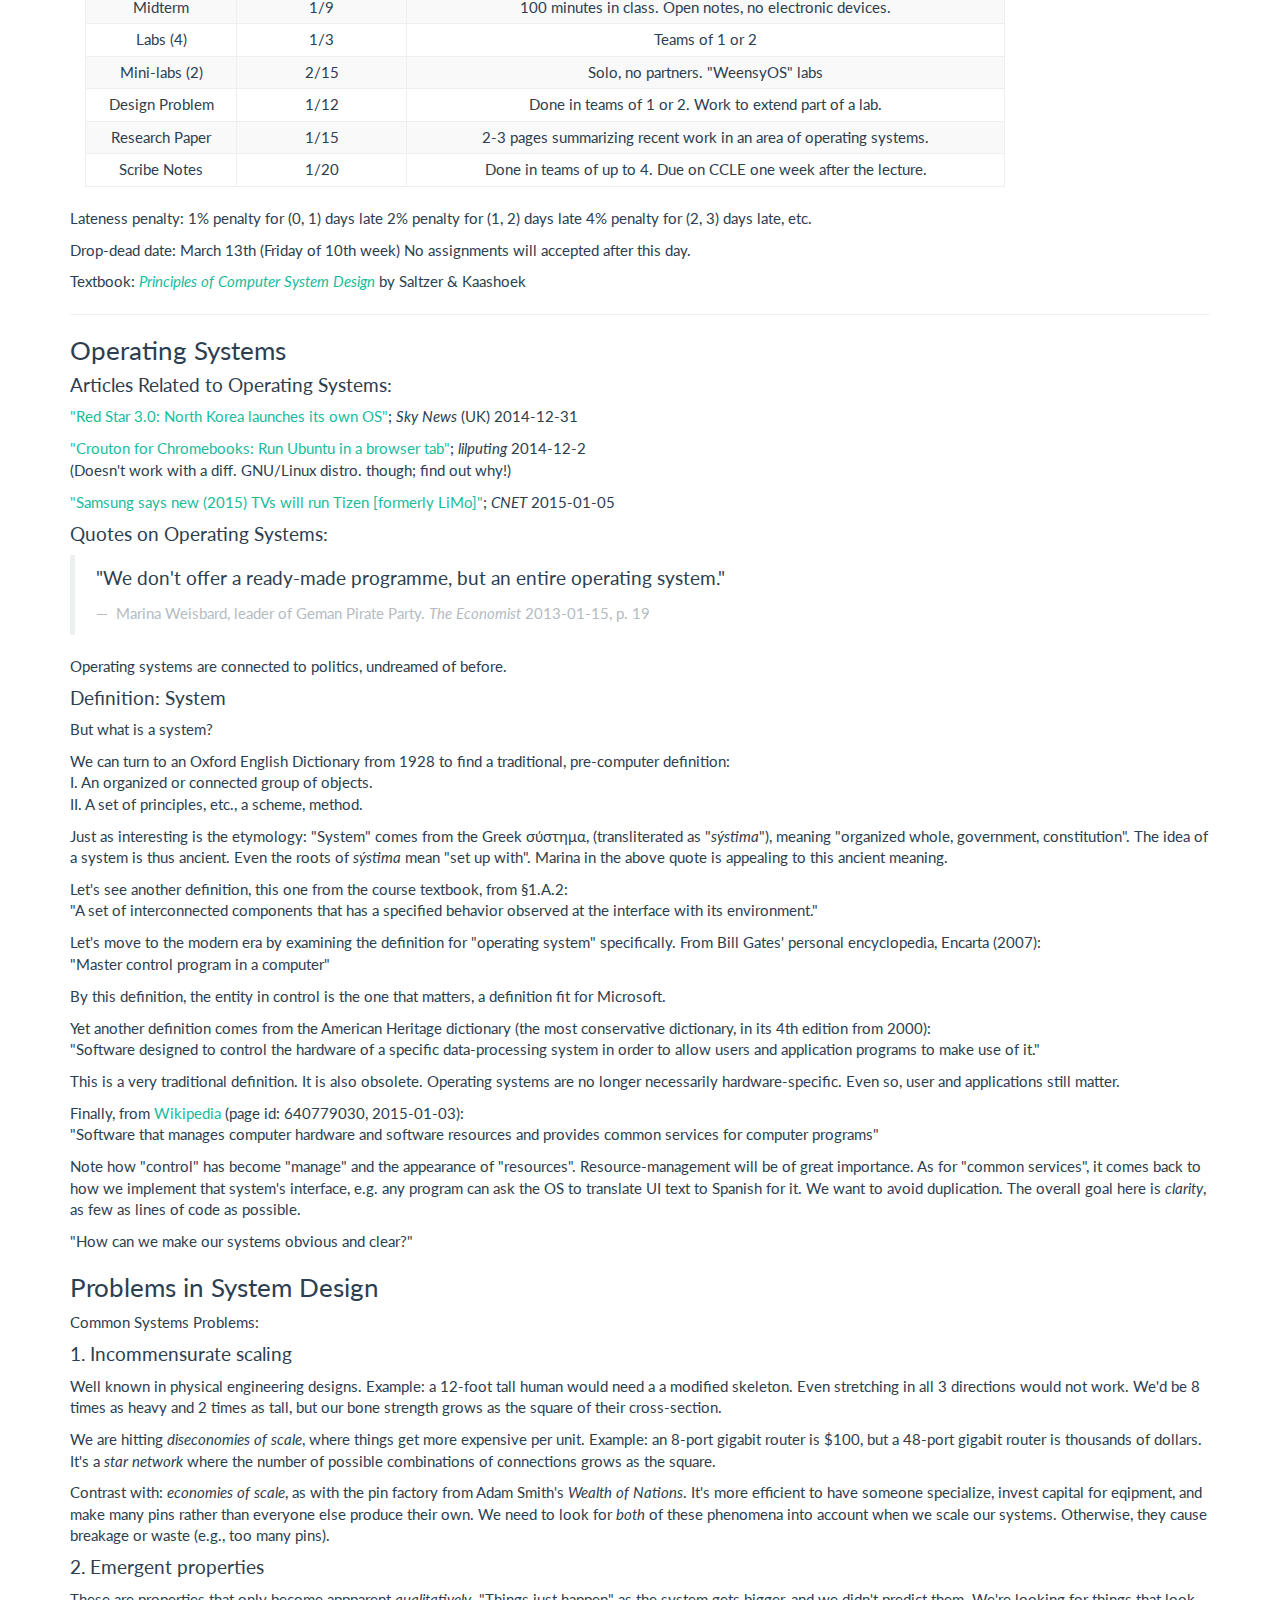
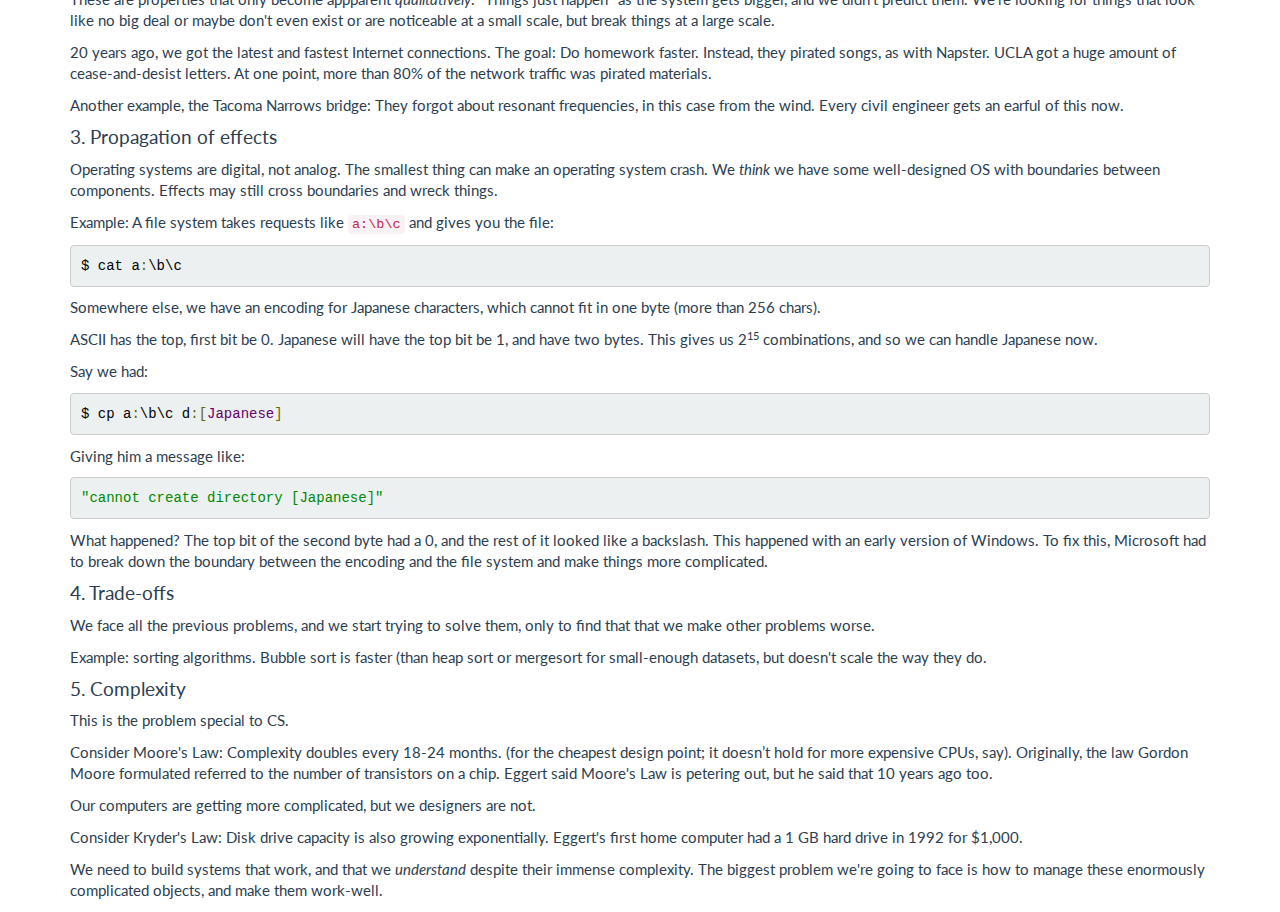
==== commit ab63644e: "oops, extra class" ====
--- a/Notes - CS 111 - Winter 2015.html
+++ b/Notes - CS 111 - Winter 2015.html
@@ -261,7 +261,7 @@
 "Software that manages computer hardware and software
 resources and provides common services for computer programs"</p>
 
-<p class="p-indent">Note how "control" has become "manage" and the appearance
+<p>Note how "control" has become "manage" and the appearance
 of "resources". Resource-management will be of great importance.
 As for "common services", it comes back to how we implement
 that system's interface, e.g. any program can ask the OS to
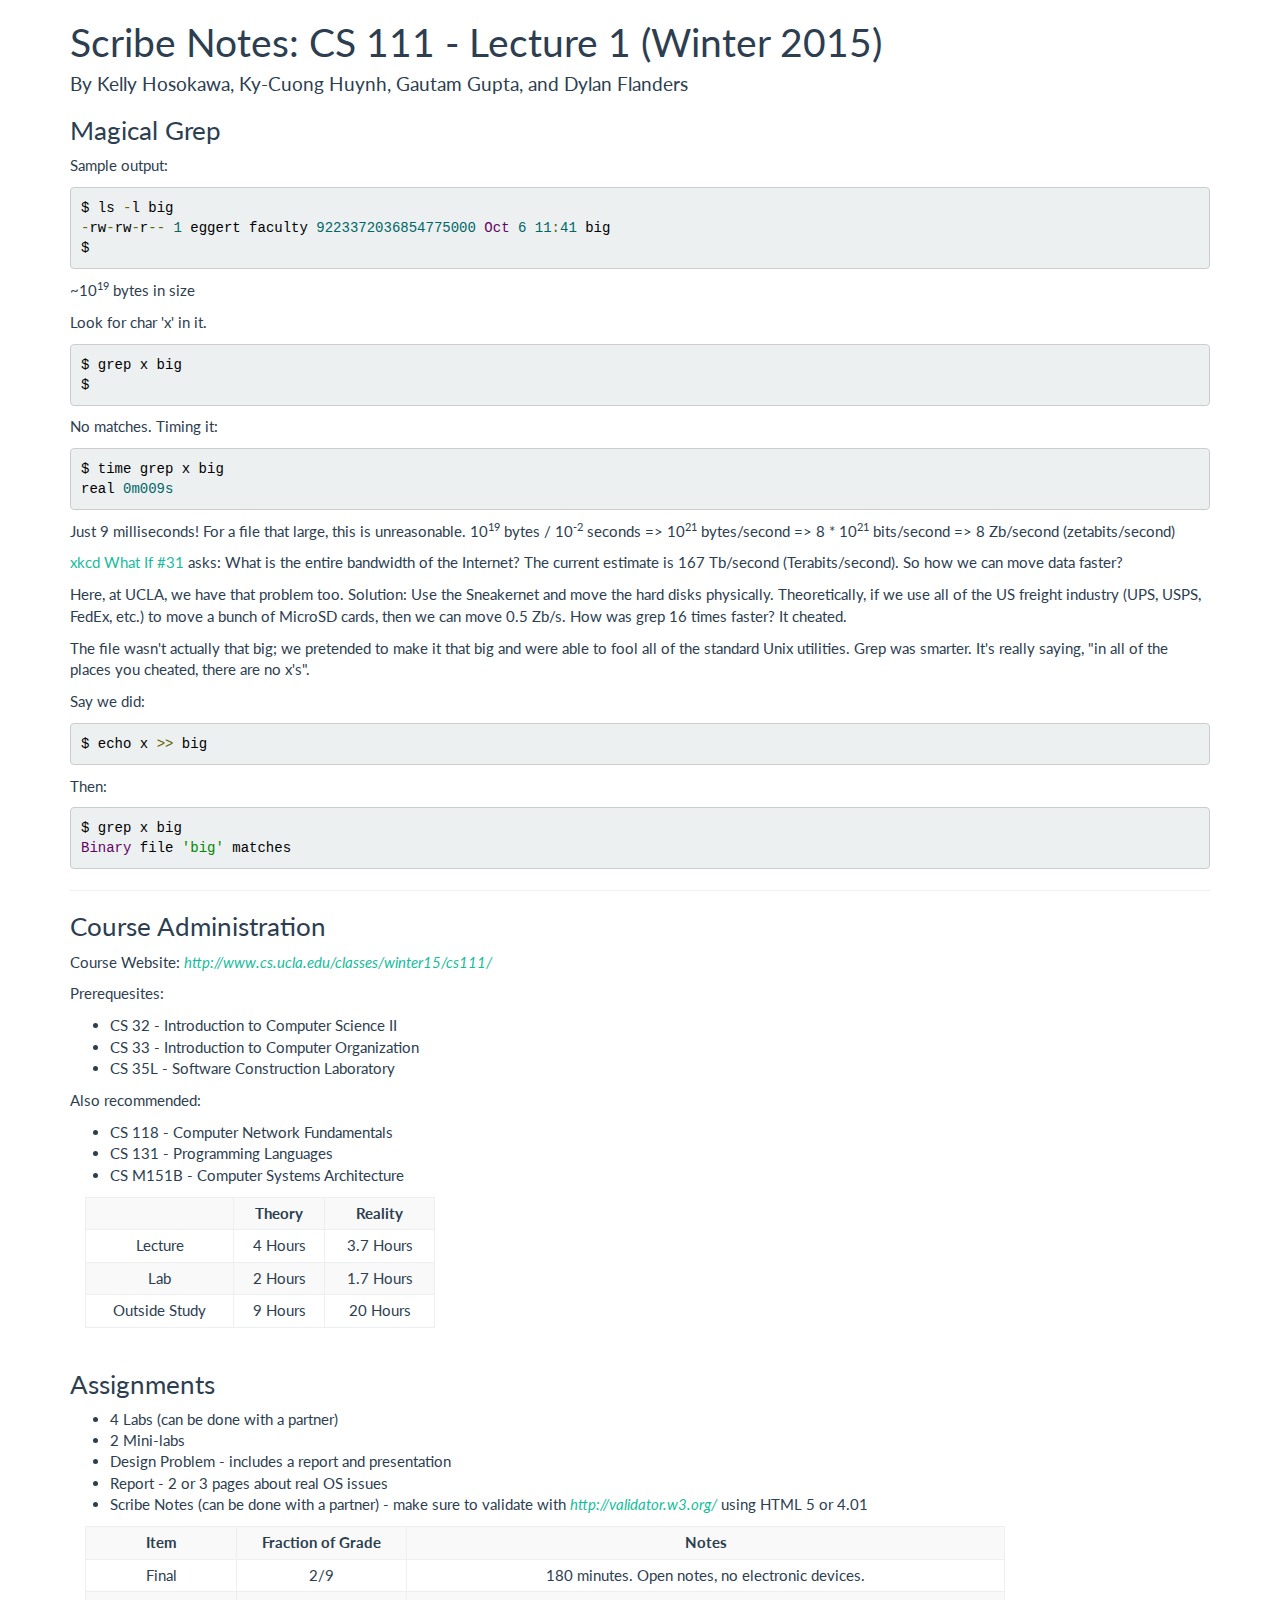
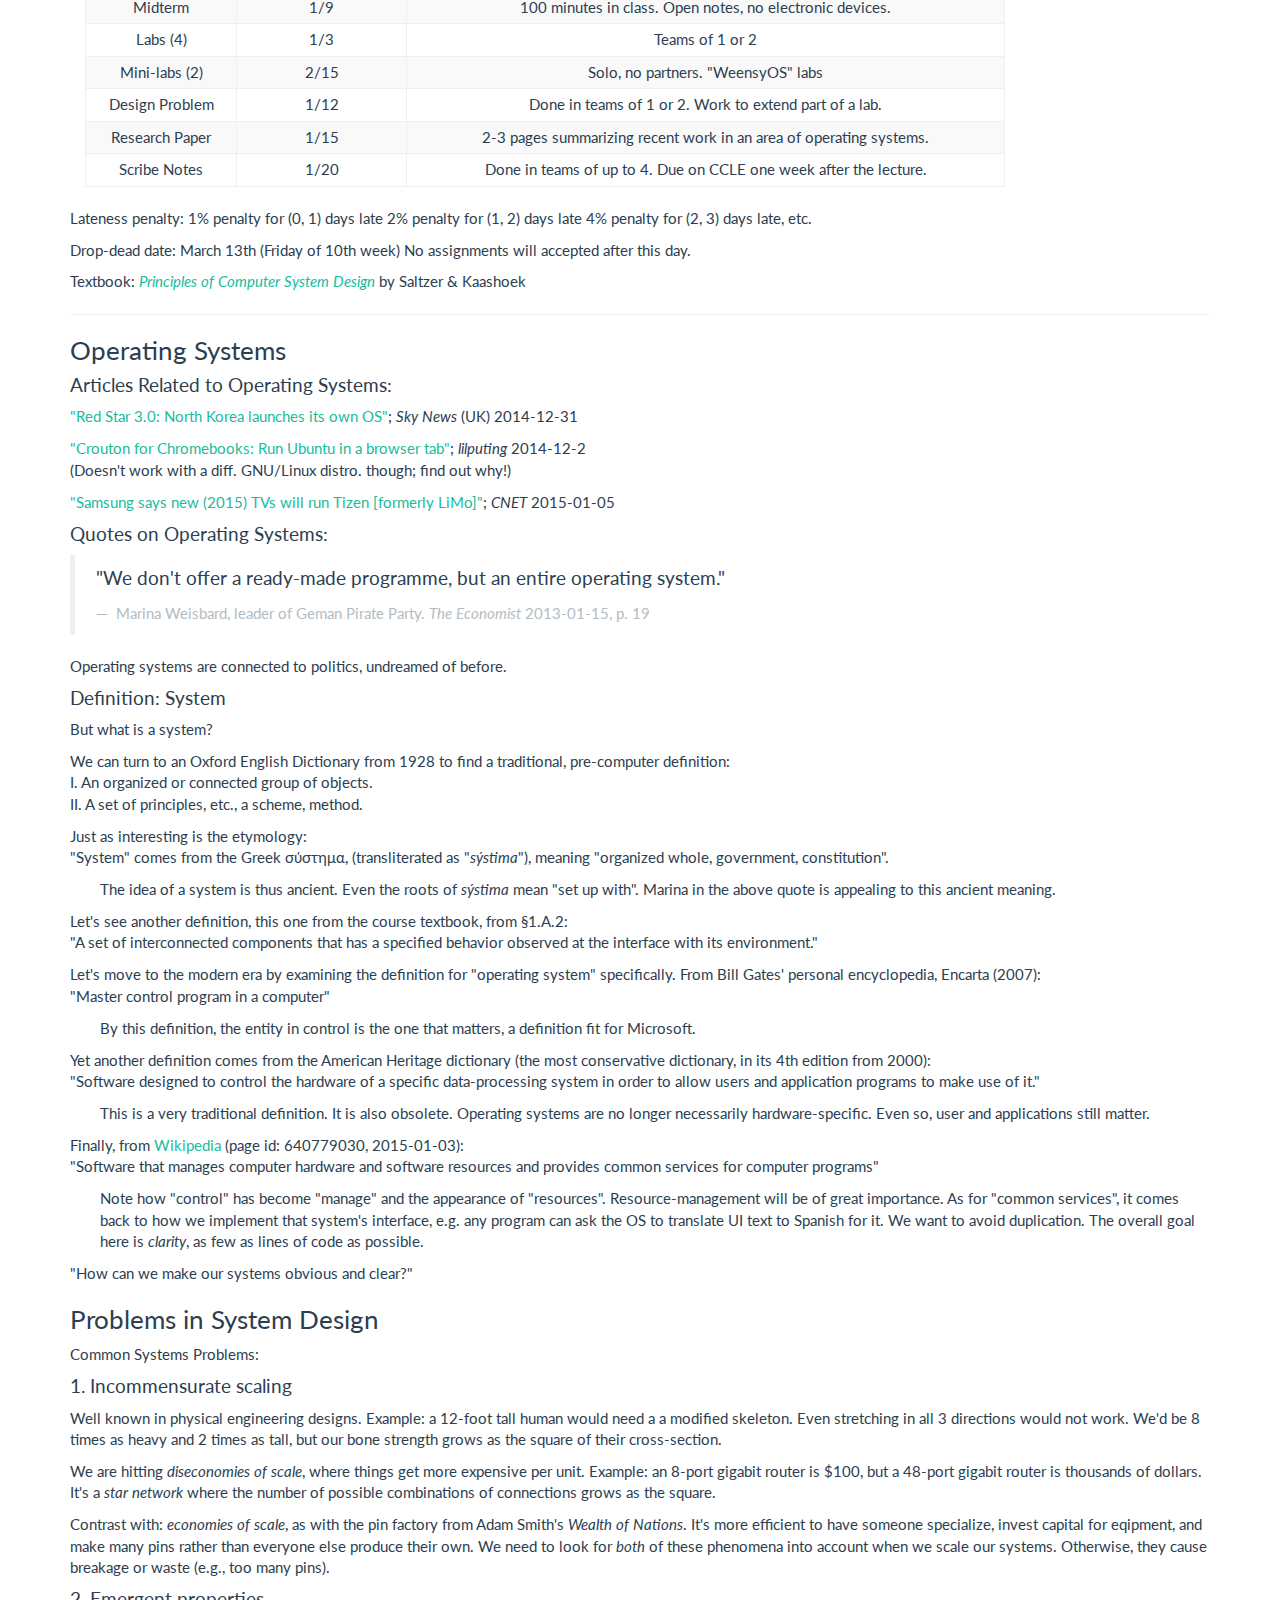
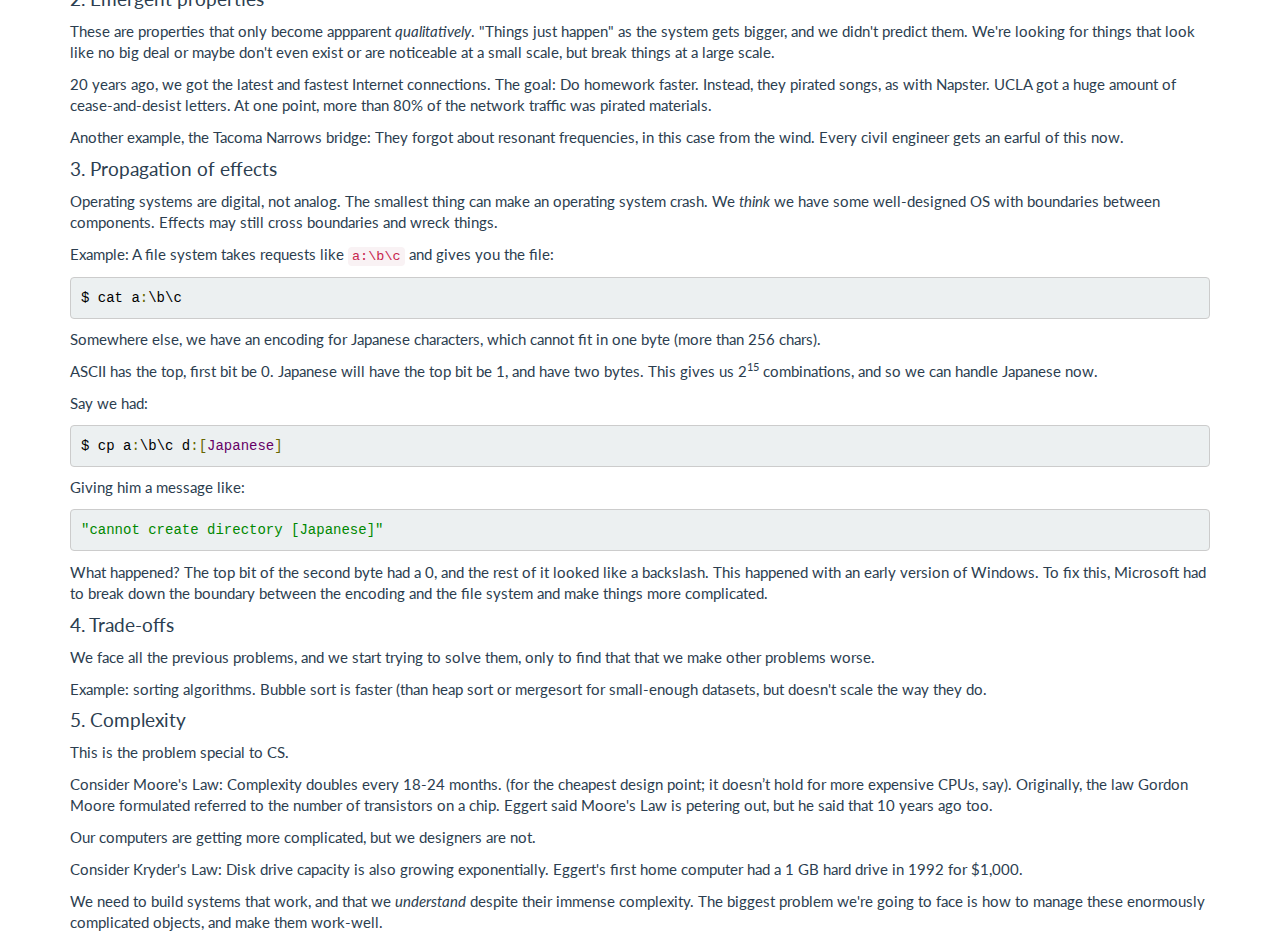
==== commit f4890b99: "Added CSS indents to systems definitions" ====
--- a/Notes - CS 111 - Winter 2015.html
+++ b/Notes - CS 111 - Winter 2015.html
@@ -226,13 +226,14 @@
 I. An organized or connected group of objects.<br>
 II. A set of principles, etc., a scheme, method.</p>
 
-<p>
-Just as interesting is the etymology: "System" comes from the Greek
+<p>Just as interesting is the etymology:<br>
+"System" comes from the Greek
 σύστημα, (transliterated as "<em>sýstima</em>"), meaning "organized whole,
-government, constitution". The idea of a system is thus ancient. 
+government, constitution".</p>
+
+<p class="p-indent">The idea of a system is thus ancient. 
 Even the roots of <em>sýstima</em> mean "set up with". Marina in the above 
-quote is appealing to this ancient meaning. 
-</p>
+quote is appealing to this ancient meaning.</p>
 
 <p>Let's see another definition, this one from the course 
 textbook, from §1.A.2:<br>
@@ -244,7 +245,7 @@
 encyclopedia, Encarta (2007):<br>
 "Master control program in a computer"</p>
 
-<p>By this definition, the entity in control is the one 
+<p class="p-indent">By this definition, the entity in control is the one 
 that matters, a definition fit for Microsoft.</p>
 
 <p>Yet another definition comes from the American Heritage dictionary
@@ -253,7 +254,7 @@
 data-processing system in order to allow users and application 
 programs to make use of it."</p>
 
-<p>This is a very traditional definition. It is also obsolete. 
+<p class="p-indent">This is a very traditional definition. It is also obsolete. 
 Operating systems are no longer necessarily hardware-specific. 
 Even so, user and applications still matter.</p> 
 
@@ -261,12 +262,12 @@
 "Software that manages computer hardware and software
 resources and provides common services for computer programs"</p>
 
-<p>Note how "control" has become "manage" and the appearance
+<p class="p-indent">Note how "control" has become "manage" and the appearance
 of "resources". Resource-management will be of great importance.
 As for "common services", it comes back to how we implement
 that system's interface, e.g. any program can ask the OS to
 translate UI text to Spanish for it. We want to avoid duplication.
-The overall goal here is <em>clarity</em>, as few as lines of code as possible. </p> </ul>
+The overall goal here is <em>clarity</em>, as few as lines of code as possible. </p>
 
 <p>"How can we make our systems obvious and clear?"</p>
 
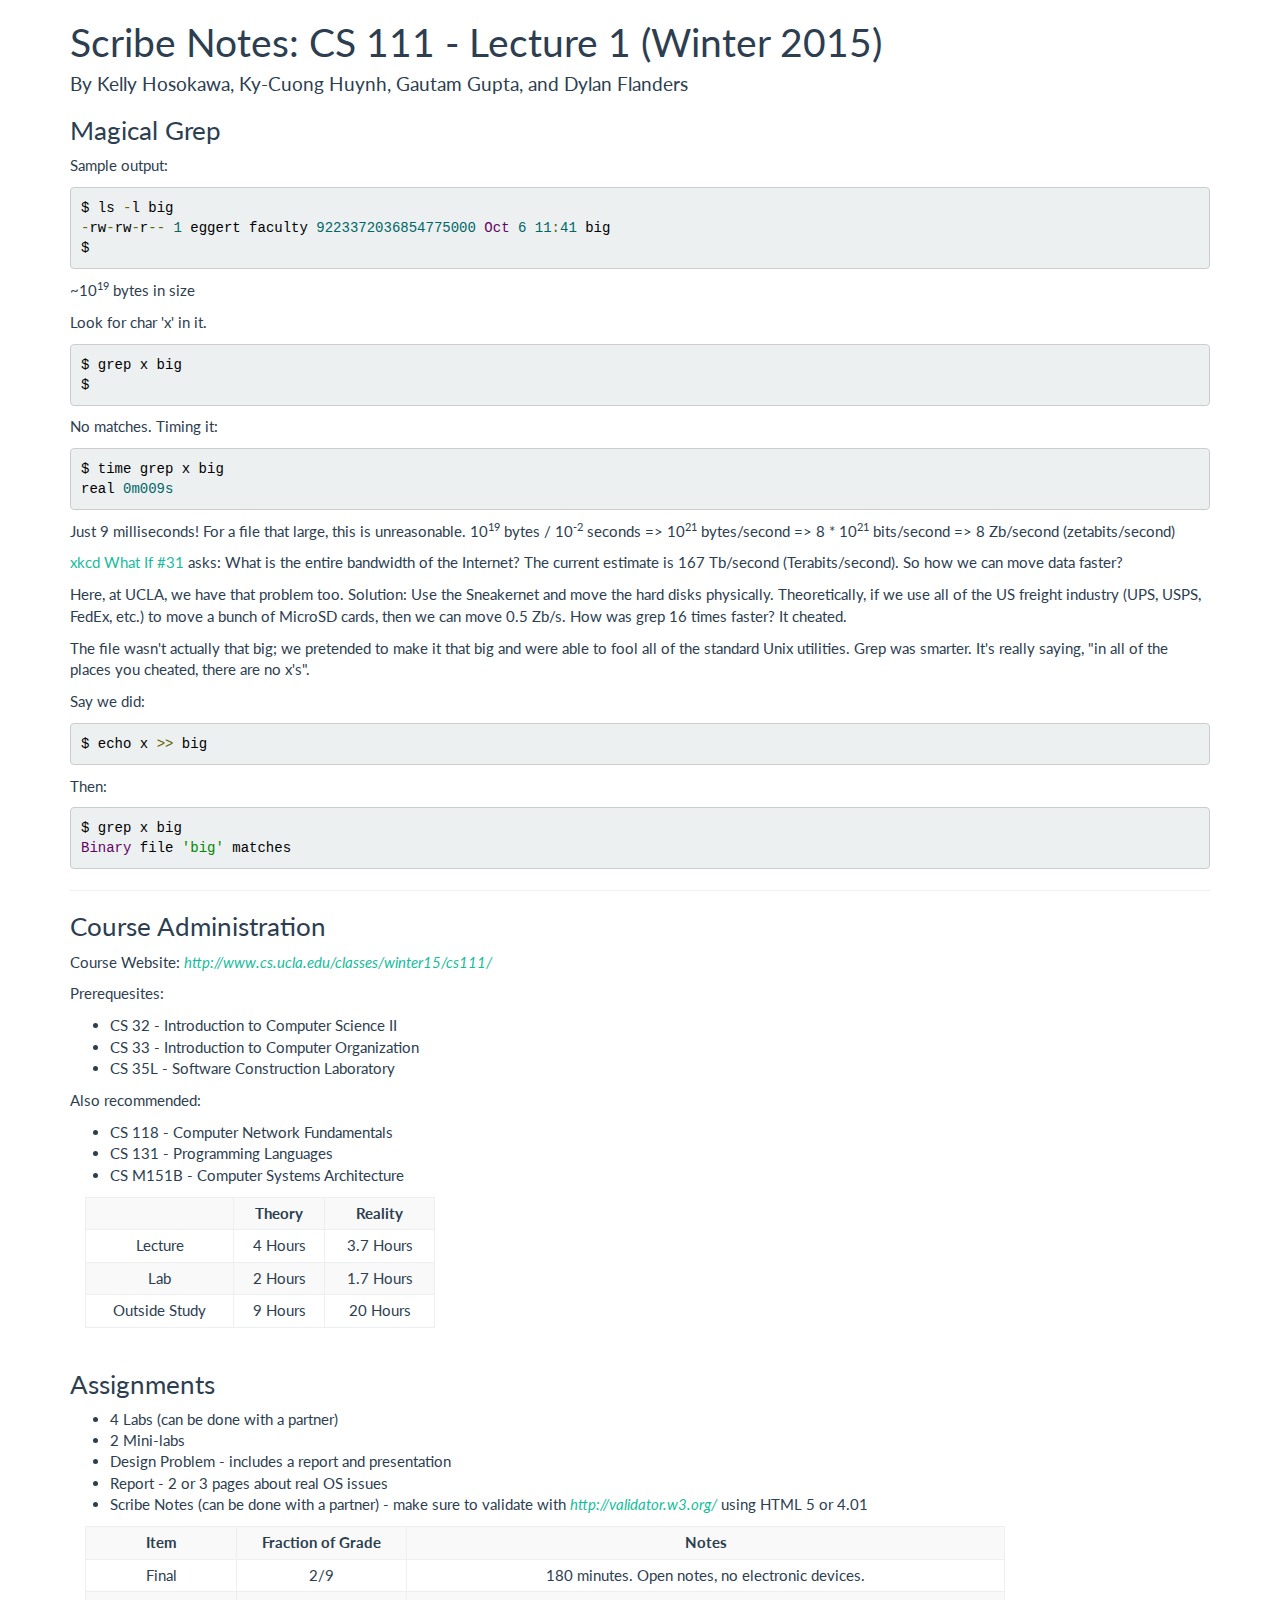
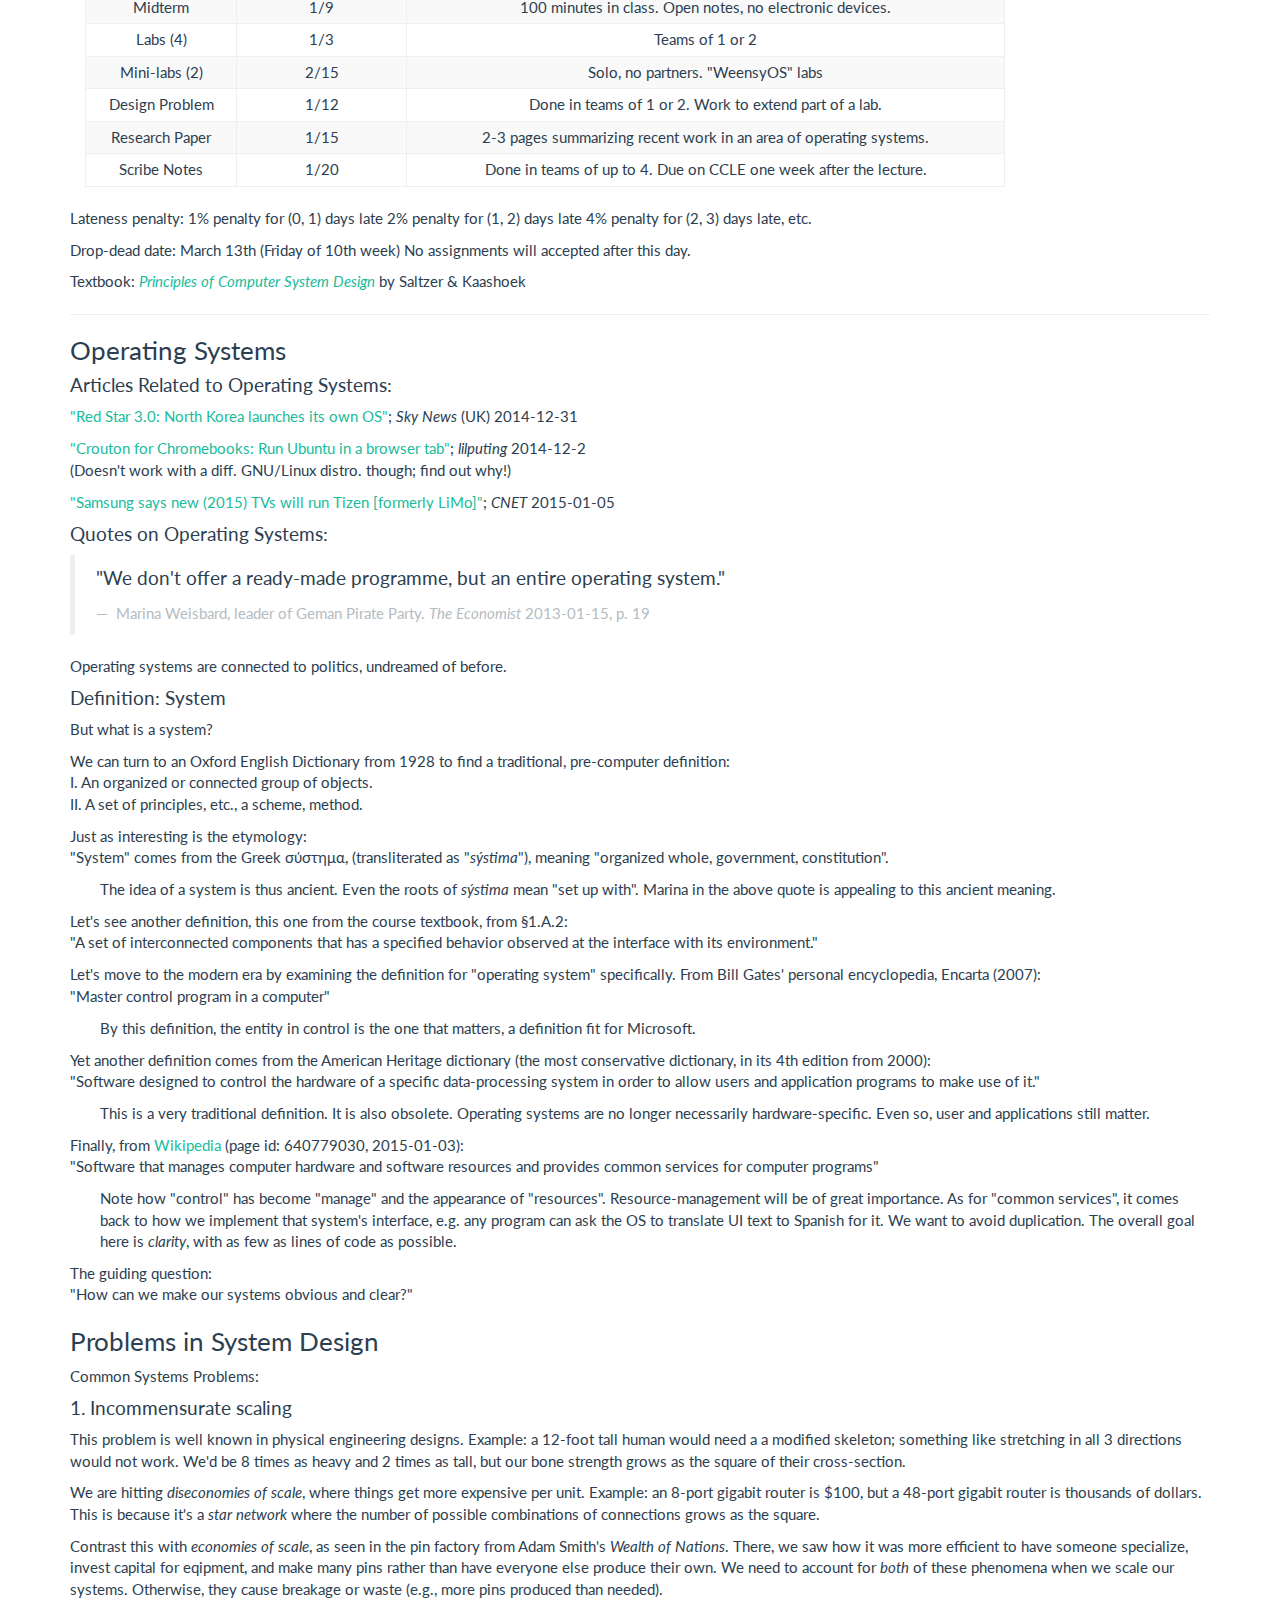
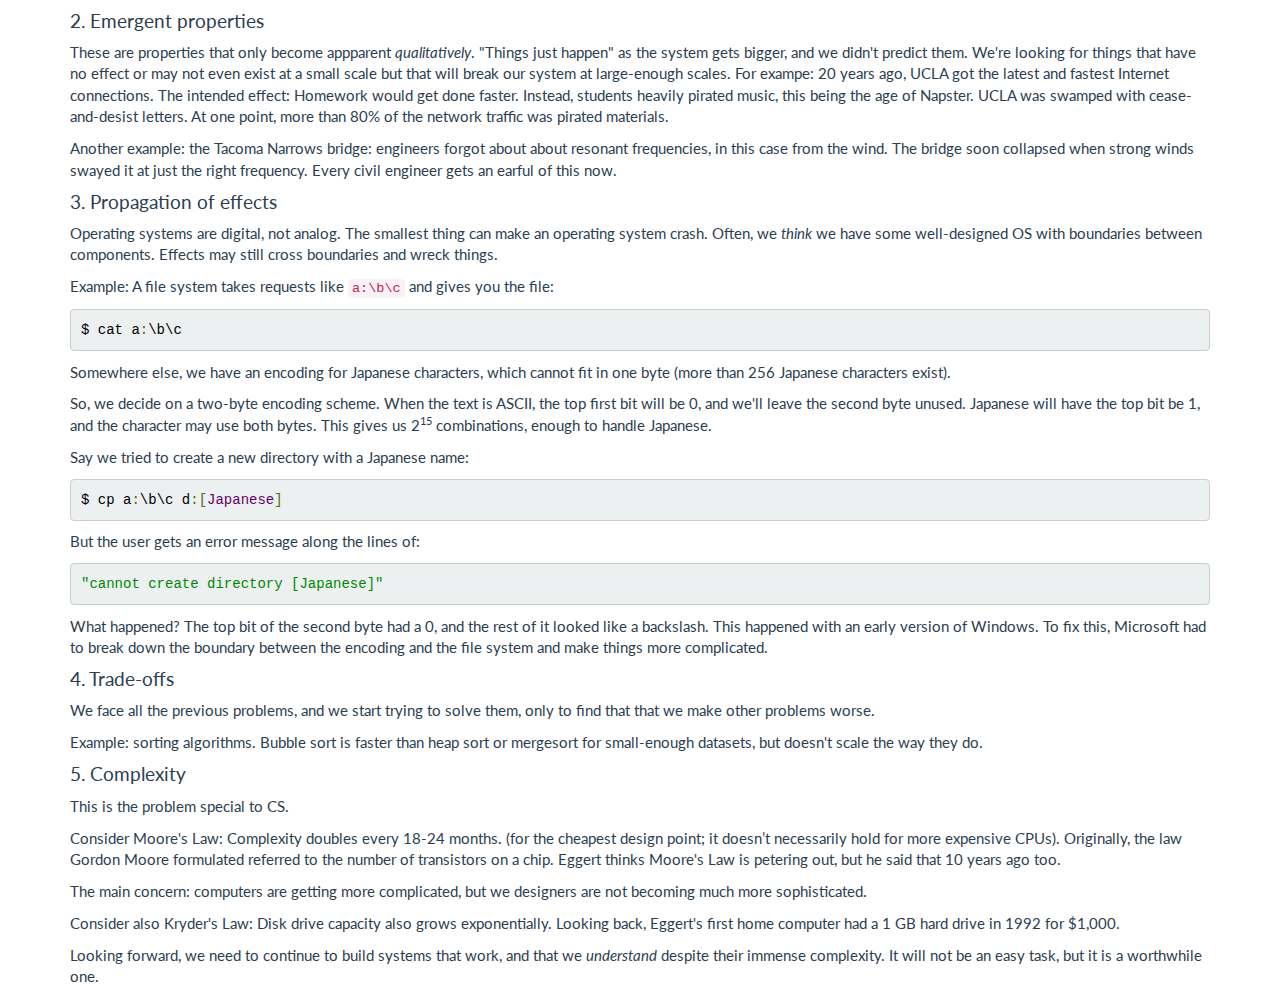
==== commit ef48fc93: "Rewording and editing in second half of scribe notes." ====
--- a/Notes - CS 111 - Winter 2015.html
+++ b/Notes - CS 111 - Winter 2015.html
@@ -267,9 +267,10 @@
 As for "common services", it comes back to how we implement
 that system's interface, e.g. any program can ask the OS to
 translate UI text to Spanish for it. We want to avoid duplication.
-The overall goal here is <em>clarity</em>, as few as lines of code as possible. </p>
-
-<p>"How can we make our systems obvious and clear?"</p>
+The overall goal here is <em>clarity</em>, with as few as lines of 
+code as possible. </p>
+
+The guiding question: <p>"How can we make our systems obvious and clear?"</p>
 
 <h3>Problems in System Design</h3>
 
@@ -277,9 +278,9 @@
 
 <h4>1. Incommensurate scaling</h4>
 
-<p>Well known in physical engineering designs.
+<p>This problem is well known in physical engineering designs.
 Example: a 12-foot tall human would need a
-a modified skeleton. Even stretching in all
+a modified skeleton; something like stretching in all
 3 directions would not work. We'd be 8 times as heavy
 and 2 times as tall, but our bone strength
 grows as the square of their cross-section. </p>
@@ -287,44 +288,44 @@
 <p>We are hitting <em>diseconomies of scale</em>, where
 things get more expensive per unit. Example:
 an 8-port gigabit router is $100, but a 48-port
-gigabit router is thousands of dollars. It's a
+gigabit router is thousands of dollars. This is because it's a
 <em>star network</em> where the number of possible combinations
 of connections grows as the square. </p>
 
-<p>Contrast with: <em>economies of scale</em>, as with
+<p>Contrast this with <em>economies of scale</em>, as seen in
 the pin factory from Adam Smith's <em>Wealth of Nations</em>.
-It's more efficient to have someone specialize,
+There, we saw how it was more efficient to have someone specialize,
 invest capital for eqipment, and make
-many pins rather than everyone else produce their own.
-We need to look for <em>both</em> of these phenomena into
-account when we scale our systems. Otherwise, they
-cause breakage or waste (e.g., too many pins). </p>
+many pins rather than have everyone else produce their own.
+We need to account for <em>both</em> of these phenomena 
+when we scale our systems. Otherwise, they
+cause breakage or waste (e.g., more pins produced than needed). </p>
 
 <h4>2. Emergent properties</h4>
 
 <p>These are properties that only become appparent
 <em>qualitatively</em>. "Things just happen" as the system
 gets bigger, and we didn't predict them. We're looking
-for things that look like no big deal or maybe don't even
-exist or are noticeable at a small scale, but break things
-at a large scale.</p>
-
-<p>20 years ago, we got the latest and fastest
-Internet connections. The goal: Do homework faster.
-Instead, they pirated songs, as with Napster.
-UCLA got a huge amount of cease-and-desist letters.
+for things that have no effect or may not even exist
+at a small scale but that will break our system at large-enough scales.
+
+For exampe: 20 years ago, UCLA got the latest and fastest
+Internet connections. The intended effect: Homework would get done faster.
+Instead, students heavily pirated music, this being the age of Napster.
+UCLA was swamped with cease-and-desist letters.
 At one point, more than 80% of the network traffic was
 pirated materials. </p>
 
-<p>Another example, the Tacoma Narrows bridge: They forgot
-about resonant frequencies, in this case from the wind.
+<p>Another example: the Tacoma Narrows bridge: engineers forgot about
+about resonant frequencies, in this case from the wind. The bridge
+soon collapsed when strong winds swayed it at just the right frequency.
 Every civil engineer gets an earful of this now. </p>
 
 <h4>3. Propagation of effects</h4>
 
 <p>Operating systems are digital, not analog.
 The smallest thing can make an operating system crash.
-We <em>think</em> we have some well-designed OS with boundaries
+Often, we <em>think</em> we have some well-designed OS with boundaries
 between components. Effects may still cross boundaries
 and wreck things. </p>
 
@@ -335,19 +336,21 @@
 </pre>
 
 <p>Somewhere else, we have an encoding for Japanese characters,
-which cannot fit in one byte (more than 256 chars). </p>
-
-<p>ASCII has the top, first bit be 0.
-Japanese will have the top bit be 1, and have two bytes.
-This gives us 2<sup>15</sup> combinations, and so we can handle
-Japanese now. </p>
-
-<p>Say we had: </p>
+which cannot fit in one byte (more than 256 Japanese characters exist). </p>
+
+<p>So, we decide on a two-byte encoding scheme. 
+When the text is ASCII, the top first bit will be 0, and we'll leave
+the second byte unused. Japanese will have the top bit be 
+1, and the character may use both bytes.
+This gives us 2<sup>15</sup> combinations, enough to handle Japanese.
+</p>
+
+<p>Say we tried to create a new directory with a Japanese name: </p>
 
 <pre class="prettyprint">$ cp a:\b\c d:[Japanese]
 </pre>
 
-<p>Giving him a message like: </p>
+<p>But the user gets an error message along the lines of:</p>
 
 <pre class="prettyprint">&quot;cannot create directory [Japanese]&quot;
 </pre>
@@ -366,7 +369,7 @@
 problems worse. </p>
 
 <p>Example: sorting algorithms. Bubble sort
-is faster (than heap sort or mergesort for small-enough datasets,
+is faster than heap sort or mergesort for small-enough datasets,
 but doesn't scale the way they do. </p>
 
 <h4>5. Complexity</h4>
@@ -374,23 +377,22 @@
 <p>This is the problem special to CS. </p>
 
 <p>Consider Moore's Law: Complexity doubles every 18-24 months.
-(for the cheapest design point; it doesn’t hold for more
-expensive CPUs, say). Originally, the law Gordon Moore
+(for the cheapest design point; it doesn’t necessarily hold for more
+expensive CPUs). Originally, the law Gordon Moore
 formulated referred to the number of transistors on a chip.
-Eggert said Moore's Law is petering out, but he said
+Eggert thinks Moore's Law is petering out, but he said
 that 10 years ago too. </p>
 
-<p>Our computers are getting more complicated, but
-we designers are not. </p>
-
-<p>Consider Kryder's Law: Disk drive capacity is also
-growing exponentially. Eggert's first home computer had
+<p>The main concern: computers are getting more complicated, but
+we designers are not becoming much more sophisticated. </p>
+
+<p>Consider also Kryder's Law: Disk drive capacity also 
+grows exponentially. Looking back, Eggert's first home computer had
 a 1 GB hard drive in 1992 for $1,000. </p>
 
-<p>We need to build systems that work, and that we <em>understand</em>
-despite their immense complexity. The biggest problem we're
-going to face is how to manage these enormously complicated
-objects, and make them work-well. </p>
+<p>Looking forward, we need to continue to build systems that work, 
+and that we <em>understand</em> despite their immense complexity. 
+It will not be an easy task, but it is a worthwhile one. 
 
 </div>
 <script src="run_prettify.js"></script>
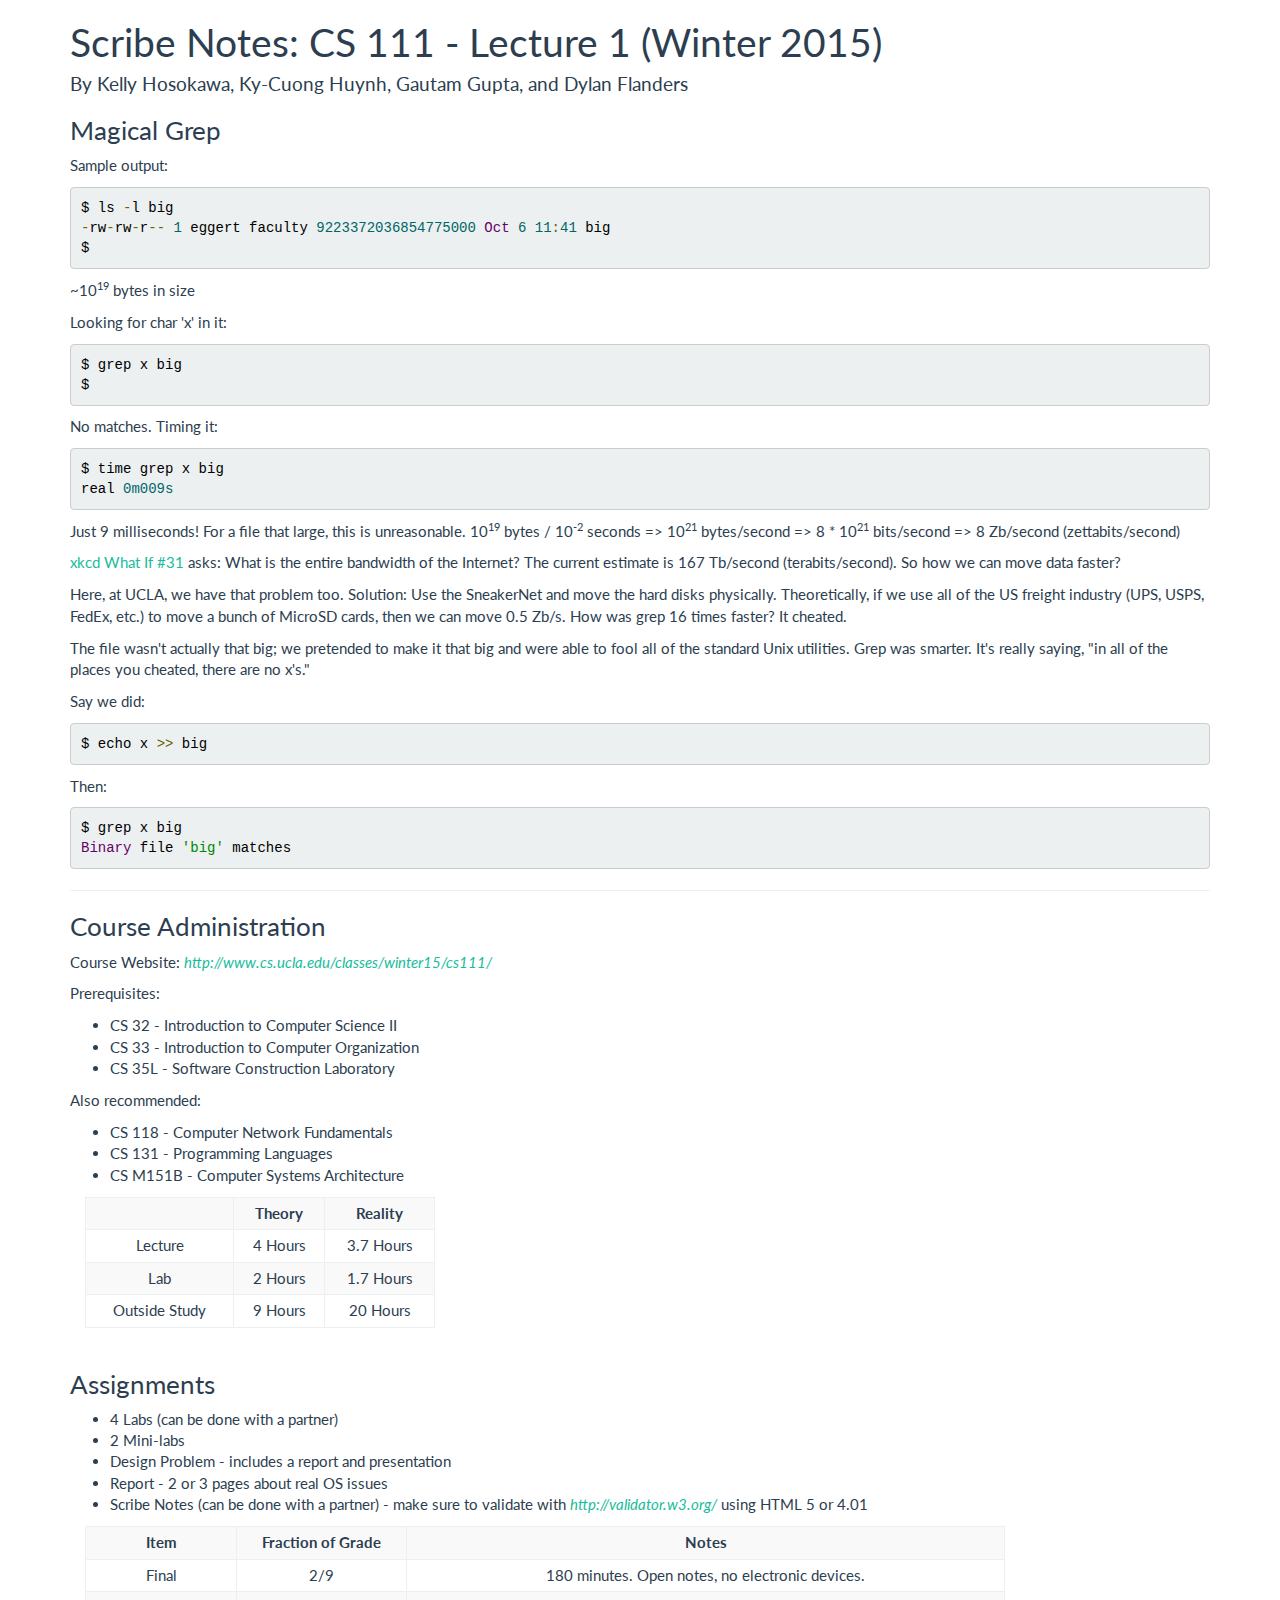
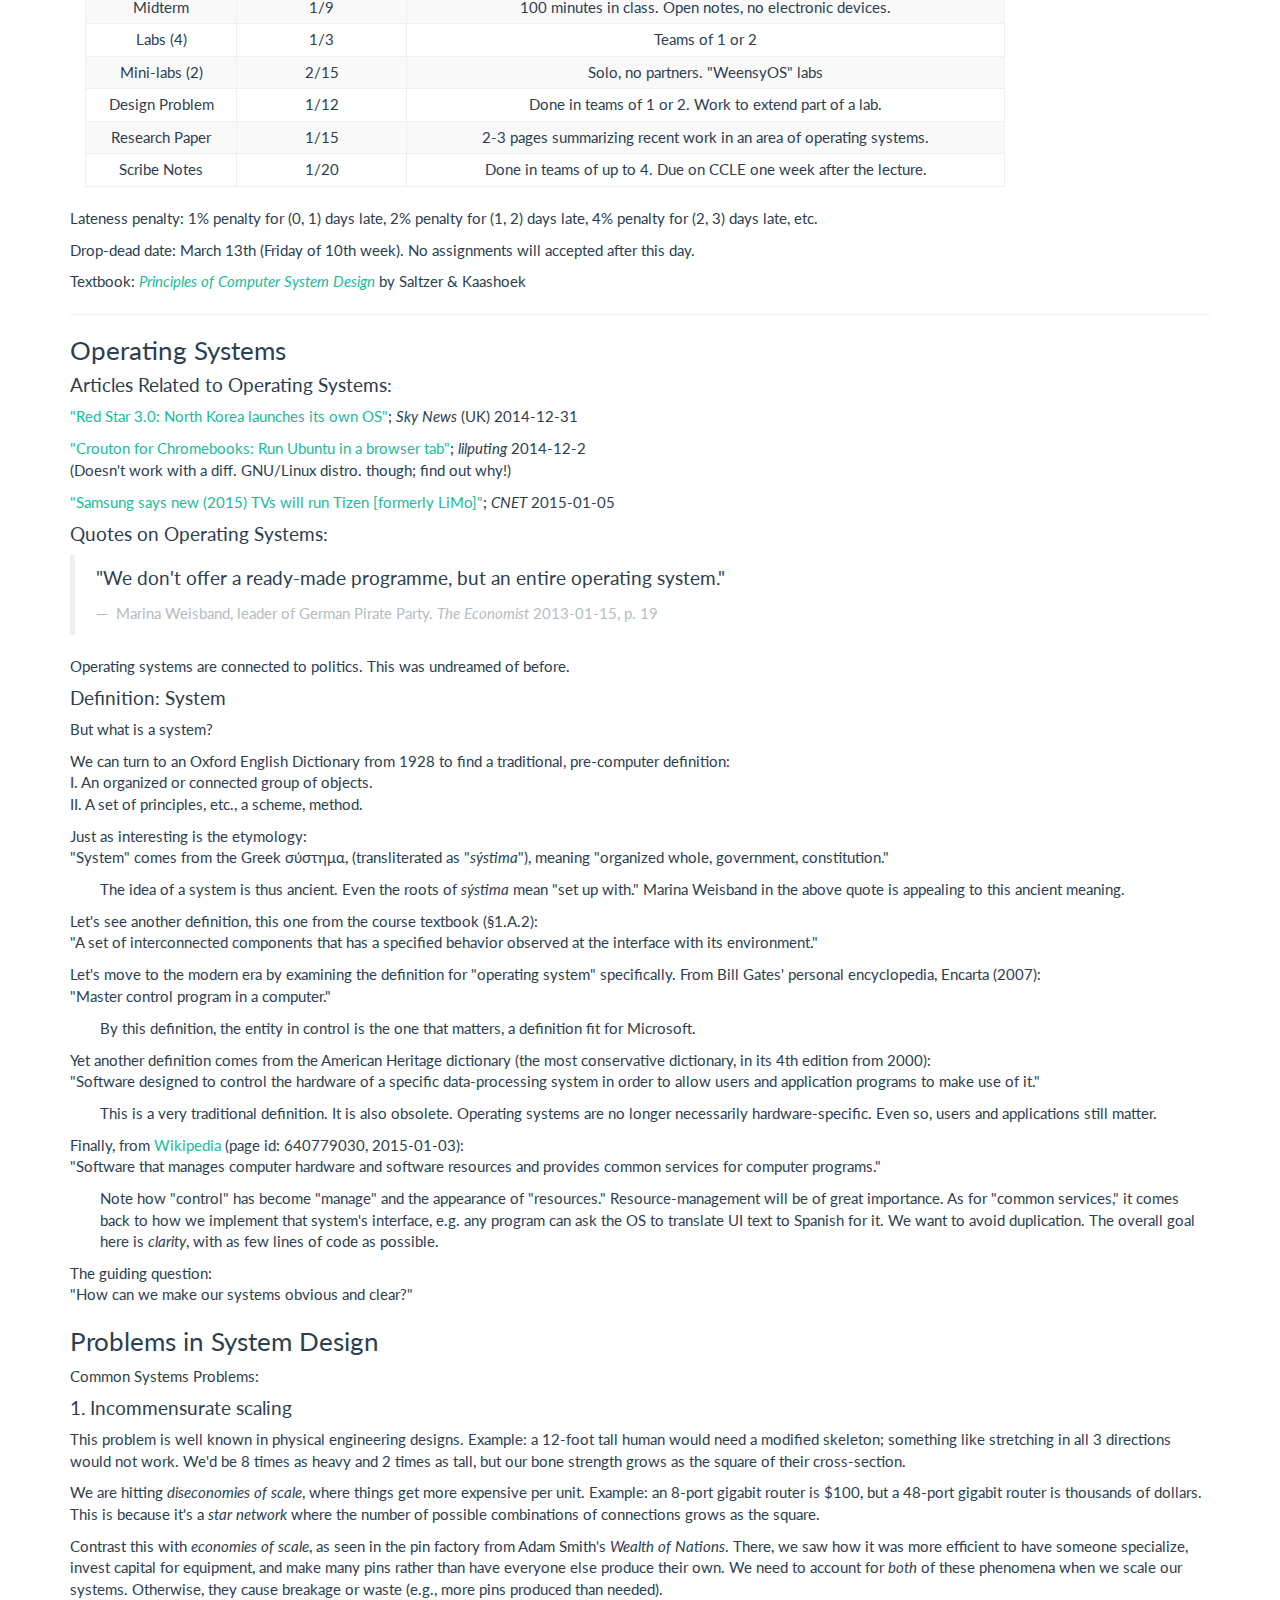
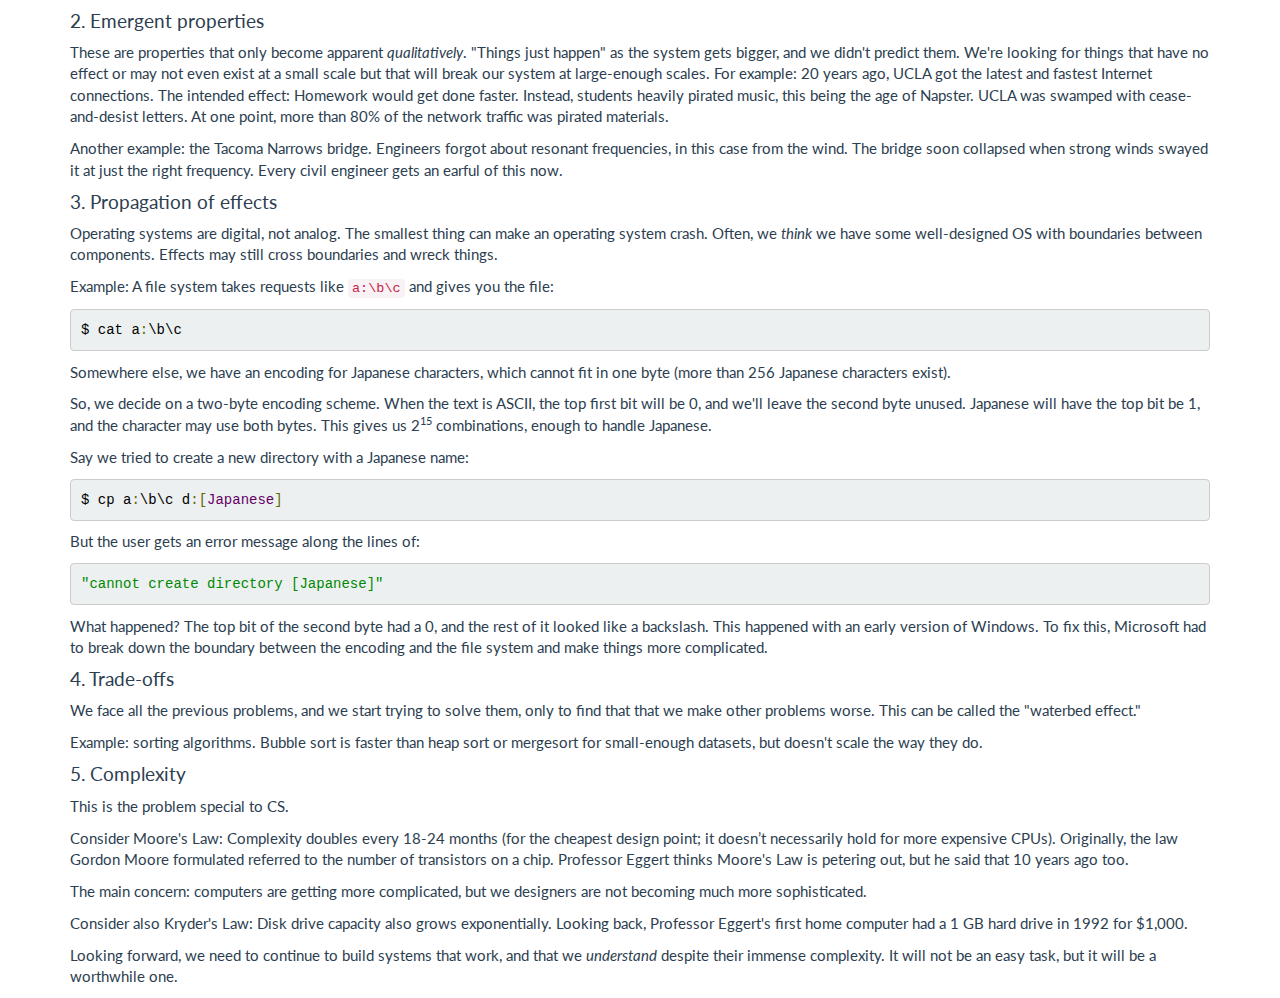
==== commit 2b5c44cd: "Copy editing. Fixed some grammatical errors" ====
--- a/Notes - CS 111 - Winter 2015.html
+++ b/Notes - CS 111 - Winter 2015.html
@@ -35,7 +35,7 @@
 
 <p>~10<sup>19</sup> bytes in size</p>
 
-<p>Look for char 'x' in it. </p>
+<p>Looking for char 'x' in it:</p>
 
 <pre class="prettyprint">$ grep x big
 $ 
@@ -51,15 +51,15 @@
 For a file that large, this is unreasonable.
 10<sup>19</sup> bytes / 10<sup>-2</sup> seconds =&gt; 10<sup>21</sup> bytes/second
  =&gt; 8 * 10<sup>21</sup> bits/second
- =&gt; 8 Zb/second (zetabits/second)</p>
+ =&gt; 8 Zb/second (zettabits/second)</p>
 
 <p><a href="https://what-if.xkcd.com/31/">xkcd What If #31</a> asks:
 What is the entire bandwidth of the Internet?
-The current estimate is 167 Tb/second (Terabits/second).
+The current estimate is 167 Tb/second (terabits/second).
 So how we can move data faster? </p>
 
 <p>Here, at UCLA, we have that problem too. Solution:
-Use the Sneakernet and move the hard disks physically.
+Use the SneakerNet and move the hard disks physically.
 Theoretically, if we use all of the US freight industry (UPS, USPS, FedEx, etc.)
 to move a bunch of MicroSD cards, then we can move
 0.5 Zb/s. How was grep 16 times faster? It cheated. </p>
@@ -67,7 +67,7 @@
 <p>The file wasn't actually that big; we pretended to
 make it that big and were able to fool all of the standard
 Unix utilities. Grep was smarter. It's really saying, "in all of the places
-you cheated, there are no x's". </p>
+you cheated, there are no x's."</p>
 
 <p>Say we did: </p>
 
@@ -85,7 +85,7 @@
 <p>Course Website:
 <a href="http://www.cs.ucla.edu/classes/winter15/cs111/"><em>http://www.cs.ucla.edu/classes/winter15/cs111/</em></a>
 
-<p>Prerequesites: </p>
+<p>Prerequisites: </p>
 
 <ul>
   <li>CS 32 - Introduction to Computer Science II</li>
@@ -182,11 +182,11 @@
 </table></div>
 <div class="clearfix"></div>
 <p>Lateness penalty:
-1% penalty for (0, 1) days late
-2% penalty for (1, 2) days late
+1% penalty for (0, 1) days late,
+2% penalty for (1, 2) days late,
 4% penalty for (2, 3) days late, etc. </p>
 
-<p>Drop-dead date: March 13th (Friday of 10th week) 
+<p>Drop-dead date: March 13th (Friday of 10th week). 
 No assignments will accepted
 after this day. </p>
 
@@ -213,9 +213,9 @@
 
 <blockquote><p>
 "We don't offer a ready-made programme, but an entire operating system."</p><footer>
-Marina Weisbard, leader of Geman Pirate Party. <cite>The Economist</cite> 2013-01-15, p. 19 </footer></blockquote>
-
-<p>Operating systems are connected to politics, undreamed of before. </p>
+Marina Weisband, leader of German Pirate Party. <cite>The Economist</cite> 2013-01-15, p. 19 </footer></blockquote>
+
+<p>Operating systems are connected to politics. This was undreamed of before. </p>
 
 <h4>Definition: System</h4>
 
@@ -229,21 +229,21 @@
 <p>Just as interesting is the etymology:<br>
 "System" comes from the Greek
 σύστημα, (transliterated as "<em>sýstima</em>"), meaning "organized whole,
-government, constitution".</p>
+government, constitution."</p>
 
 <p class="p-indent">The idea of a system is thus ancient. 
-Even the roots of <em>sýstima</em> mean "set up with". Marina in the above 
+Even the roots of <em>sýstima</em> mean "set up with." Marina Weisband in the above 
 quote is appealing to this ancient meaning.</p>
 
 <p>Let's see another definition, this one from the course 
-textbook, from §1.A.2:<br>
+textbook (§1.A.2):<br>
 "A set of interconnected components that has a
 specified behavior observed at the interface with its environment."</p>
 
 <p>Let's move to the modern era by examining the definition 
 for "operating system" specifically. From Bill Gates' personal
 encyclopedia, Encarta (2007):<br>
-"Master control program in a computer"</p>
+"Master control program in a computer."</p>
 
 <p class="p-indent">By this definition, the entity in control is the one 
 that matters, a definition fit for Microsoft.</p>
@@ -256,18 +256,18 @@
 
 <p class="p-indent">This is a very traditional definition. It is also obsolete. 
 Operating systems are no longer necessarily hardware-specific. 
-Even so, user and applications still matter.</p> 
+Even so, users and applications still matter.</p> 
 
 <p>Finally, from <a href="http://en.wikipedia.org/w/index.php?title=Operating_system&amp;oldid=640779030">Wikipedia</a> (page id: 640779030, 2015-01-03):<br>
 "Software that manages computer hardware and software
-resources and provides common services for computer programs"</p>
+resources and provides common services for computer programs."</p>
 
 <p class="p-indent">Note how "control" has become "manage" and the appearance
-of "resources". Resource-management will be of great importance.
-As for "common services", it comes back to how we implement
+of "resources." Resource-management will be of great importance.
+As for "common services," it comes back to how we implement
 that system's interface, e.g. any program can ask the OS to
 translate UI text to Spanish for it. We want to avoid duplication.
-The overall goal here is <em>clarity</em>, with as few as lines of 
+The overall goal here is <em>clarity</em>, with as few lines of 
 code as possible. </p>
 
 The guiding question: <p>"How can we make our systems obvious and clear?"</p>
@@ -279,8 +279,8 @@
 <h4>1. Incommensurate scaling</h4>
 
 <p>This problem is well known in physical engineering designs.
-Example: a 12-foot tall human would need a
-a modified skeleton; something like stretching in all
+Example: a 12-foot tall human would need a 
+modified skeleton; something like stretching in all
 3 directions would not work. We'd be 8 times as heavy
 and 2 times as tall, but our bone strength
 grows as the square of their cross-section. </p>
@@ -295,7 +295,7 @@
 <p>Contrast this with <em>economies of scale</em>, as seen in
 the pin factory from Adam Smith's <em>Wealth of Nations</em>.
 There, we saw how it was more efficient to have someone specialize,
-invest capital for eqipment, and make
+invest capital for equipment, and make
 many pins rather than have everyone else produce their own.
 We need to account for <em>both</em> of these phenomena 
 when we scale our systems. Otherwise, they
@@ -303,21 +303,21 @@
 
 <h4>2. Emergent properties</h4>
 
-<p>These are properties that only become appparent
+<p>These are properties that only become apparent
 <em>qualitatively</em>. "Things just happen" as the system
 gets bigger, and we didn't predict them. We're looking
 for things that have no effect or may not even exist
 at a small scale but that will break our system at large-enough scales.
 
-For exampe: 20 years ago, UCLA got the latest and fastest
+For example: 20 years ago, UCLA got the latest and fastest
 Internet connections. The intended effect: Homework would get done faster.
 Instead, students heavily pirated music, this being the age of Napster.
 UCLA was swamped with cease-and-desist letters.
 At one point, more than 80% of the network traffic was
 pirated materials. </p>
 
-<p>Another example: the Tacoma Narrows bridge: engineers forgot about
-about resonant frequencies, in this case from the wind. The bridge
+<p>Another example: the Tacoma Narrows bridge. Engineers forgot about 
+resonant frequencies, in this case from the wind. The bridge
 soon collapsed when strong winds swayed it at just the right frequency.
 Every civil engineer gets an earful of this now. </p>
 
@@ -366,7 +366,7 @@
 
 <p>We face all the previous problems, and we start trying
 to solve them, only to find that that we make other
-problems worse. </p>
+problems worse. This can be called the "waterbed effect." </p>
 
 <p>Example: sorting algorithms. Bubble sort
 is faster than heap sort or mergesort for small-enough datasets,
@@ -376,23 +376,23 @@
 
 <p>This is the problem special to CS. </p>
 
-<p>Consider Moore's Law: Complexity doubles every 18-24 months.
+<p>Consider Moore's Law: Complexity doubles every 18-24 months 
 (for the cheapest design point; it doesn’t necessarily hold for more
 expensive CPUs). Originally, the law Gordon Moore
 formulated referred to the number of transistors on a chip.
-Eggert thinks Moore's Law is petering out, but he said
+Professor Eggert thinks Moore's Law is petering out, but he said
 that 10 years ago too. </p>
 
 <p>The main concern: computers are getting more complicated, but
 we designers are not becoming much more sophisticated. </p>
 
 <p>Consider also Kryder's Law: Disk drive capacity also 
-grows exponentially. Looking back, Eggert's first home computer had
+grows exponentially. Looking back, Professor Eggert's first home computer had
 a 1 GB hard drive in 1992 for $1,000. </p>
 
 <p>Looking forward, we need to continue to build systems that work, 
 and that we <em>understand</em> despite their immense complexity. 
-It will not be an easy task, but it is a worthwhile one. 
+It will not be an easy task, but it will be a worthwhile one. 
 
 </div>
 <script src="run_prettify.js"></script>
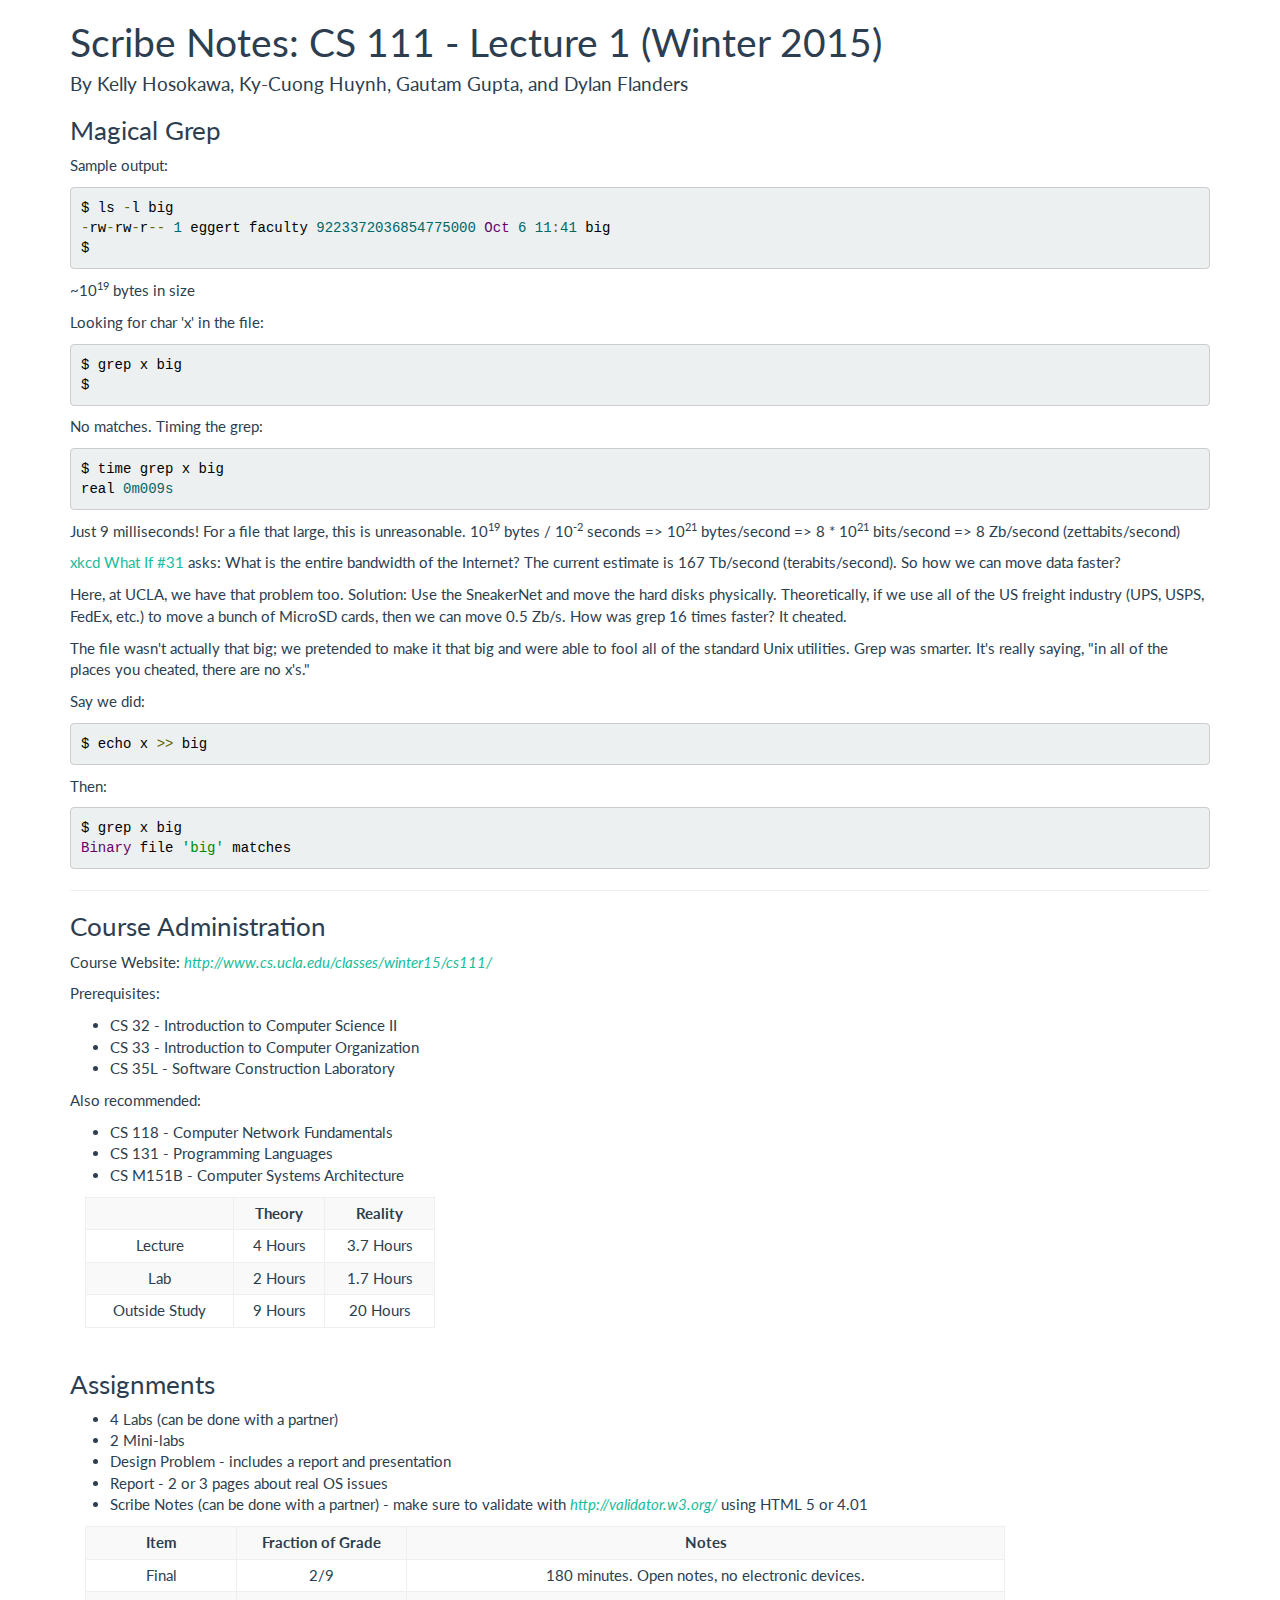
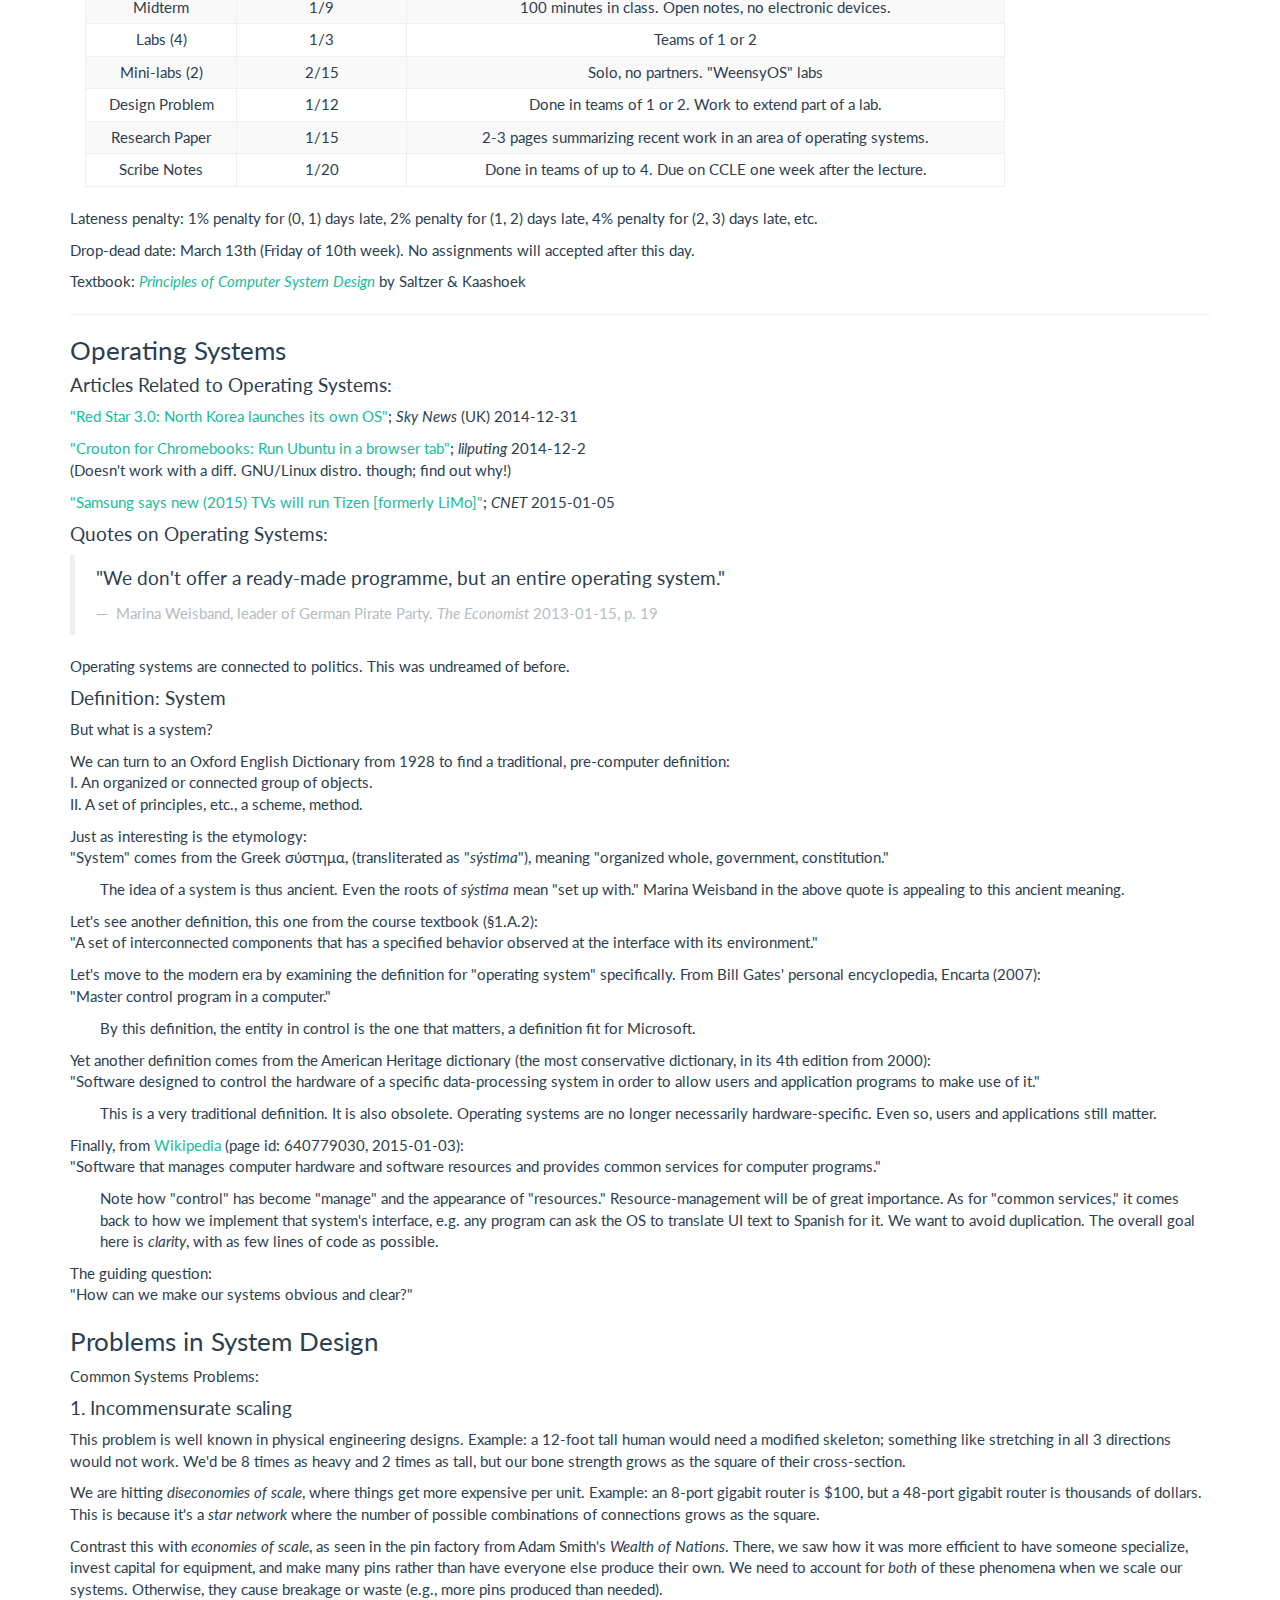
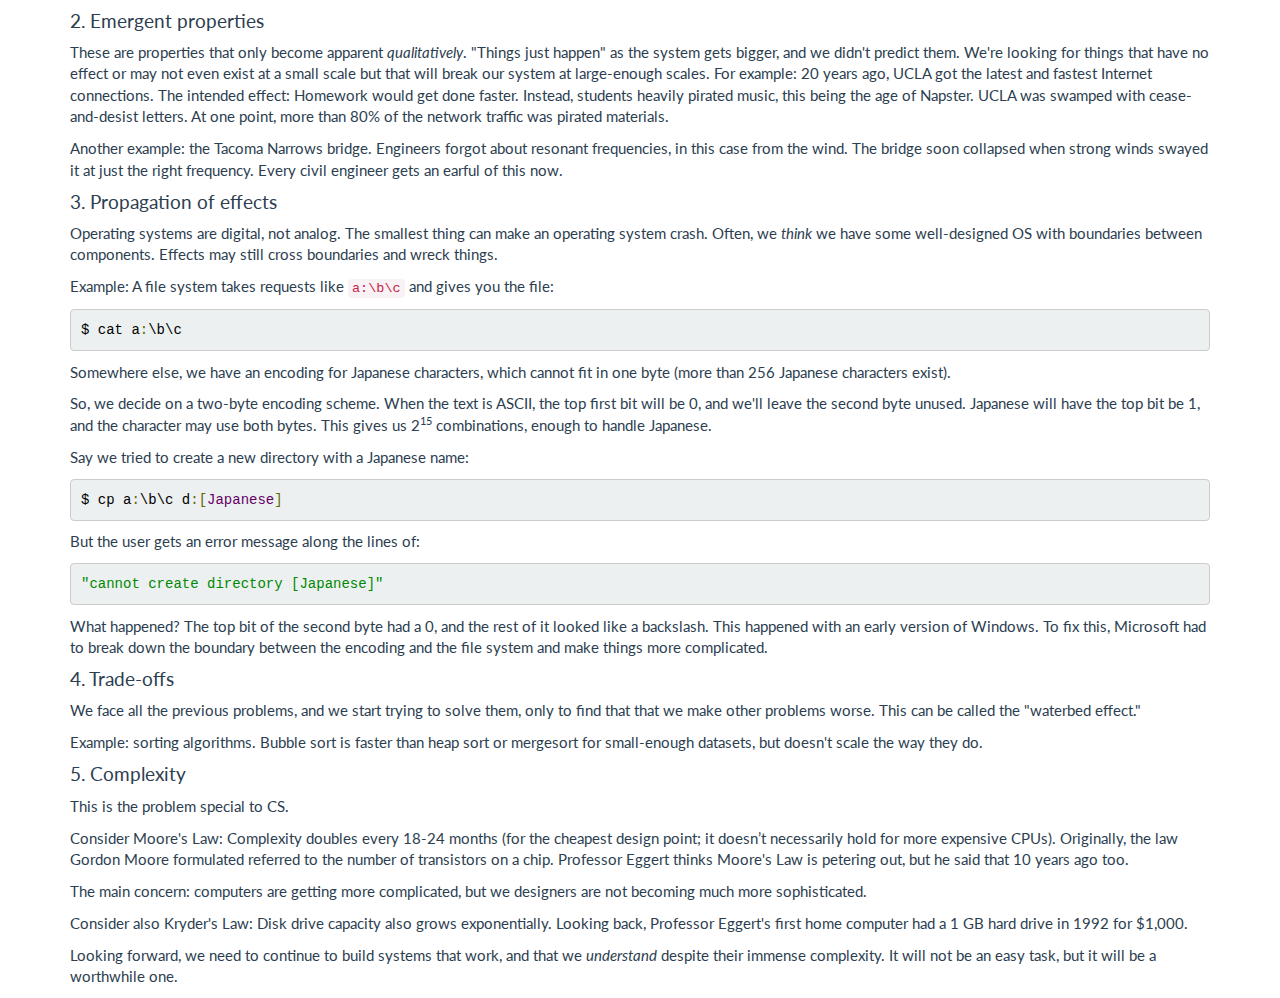
==== commit 07f6705e: "Minor change - getting rid of its" ====
--- a/Notes - CS 111 - Winter 2015.html
+++ b/Notes - CS 111 - Winter 2015.html
@@ -35,13 +35,13 @@
 
 <p>~10<sup>19</sup> bytes in size</p>
 
-<p>Looking for char 'x' in it:</p>
+<p>Looking for char 'x' in the file:</p>
 
 <pre class="prettyprint">$ grep x big
 $ 
 </pre>
 
-<p>No matches. Timing it: </p>
+<p>No matches. Timing the grep: </p>
 
 <pre class="prettyprint">$ time grep x big 
 real 0m009s
